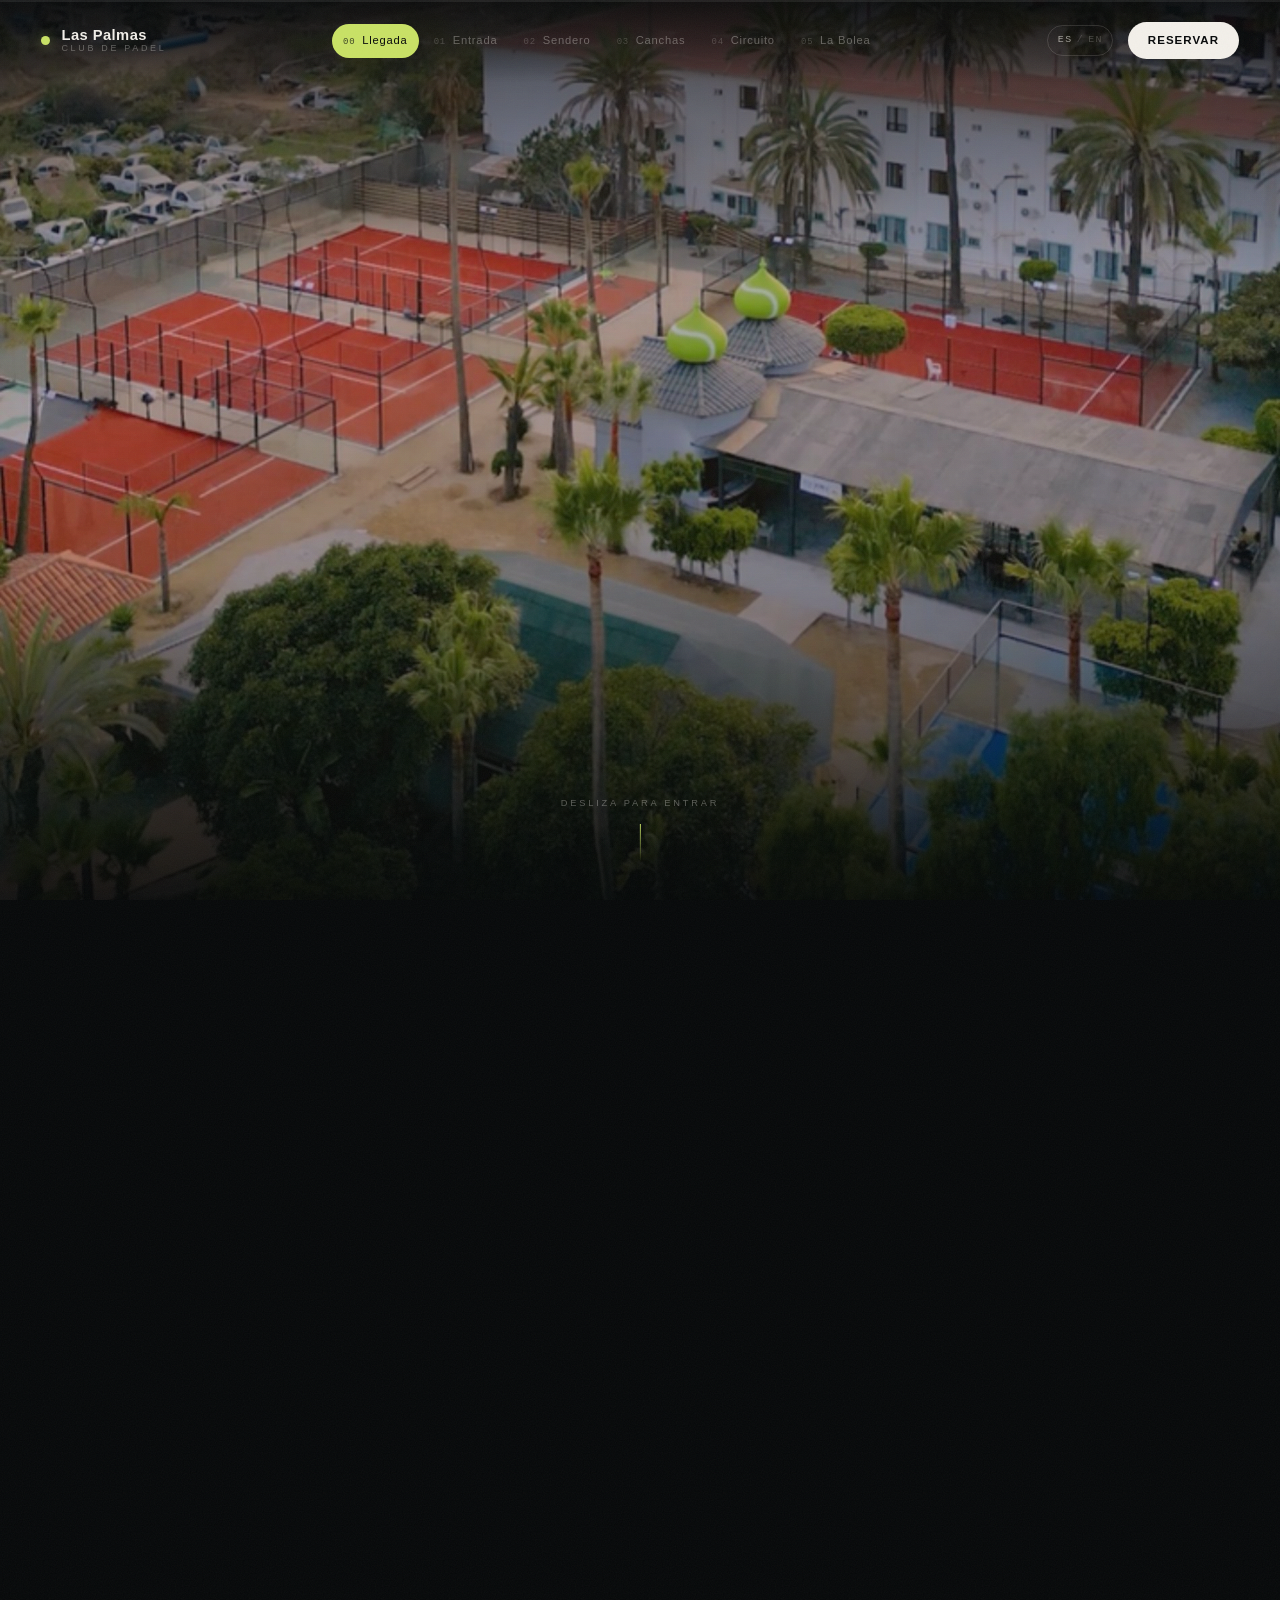
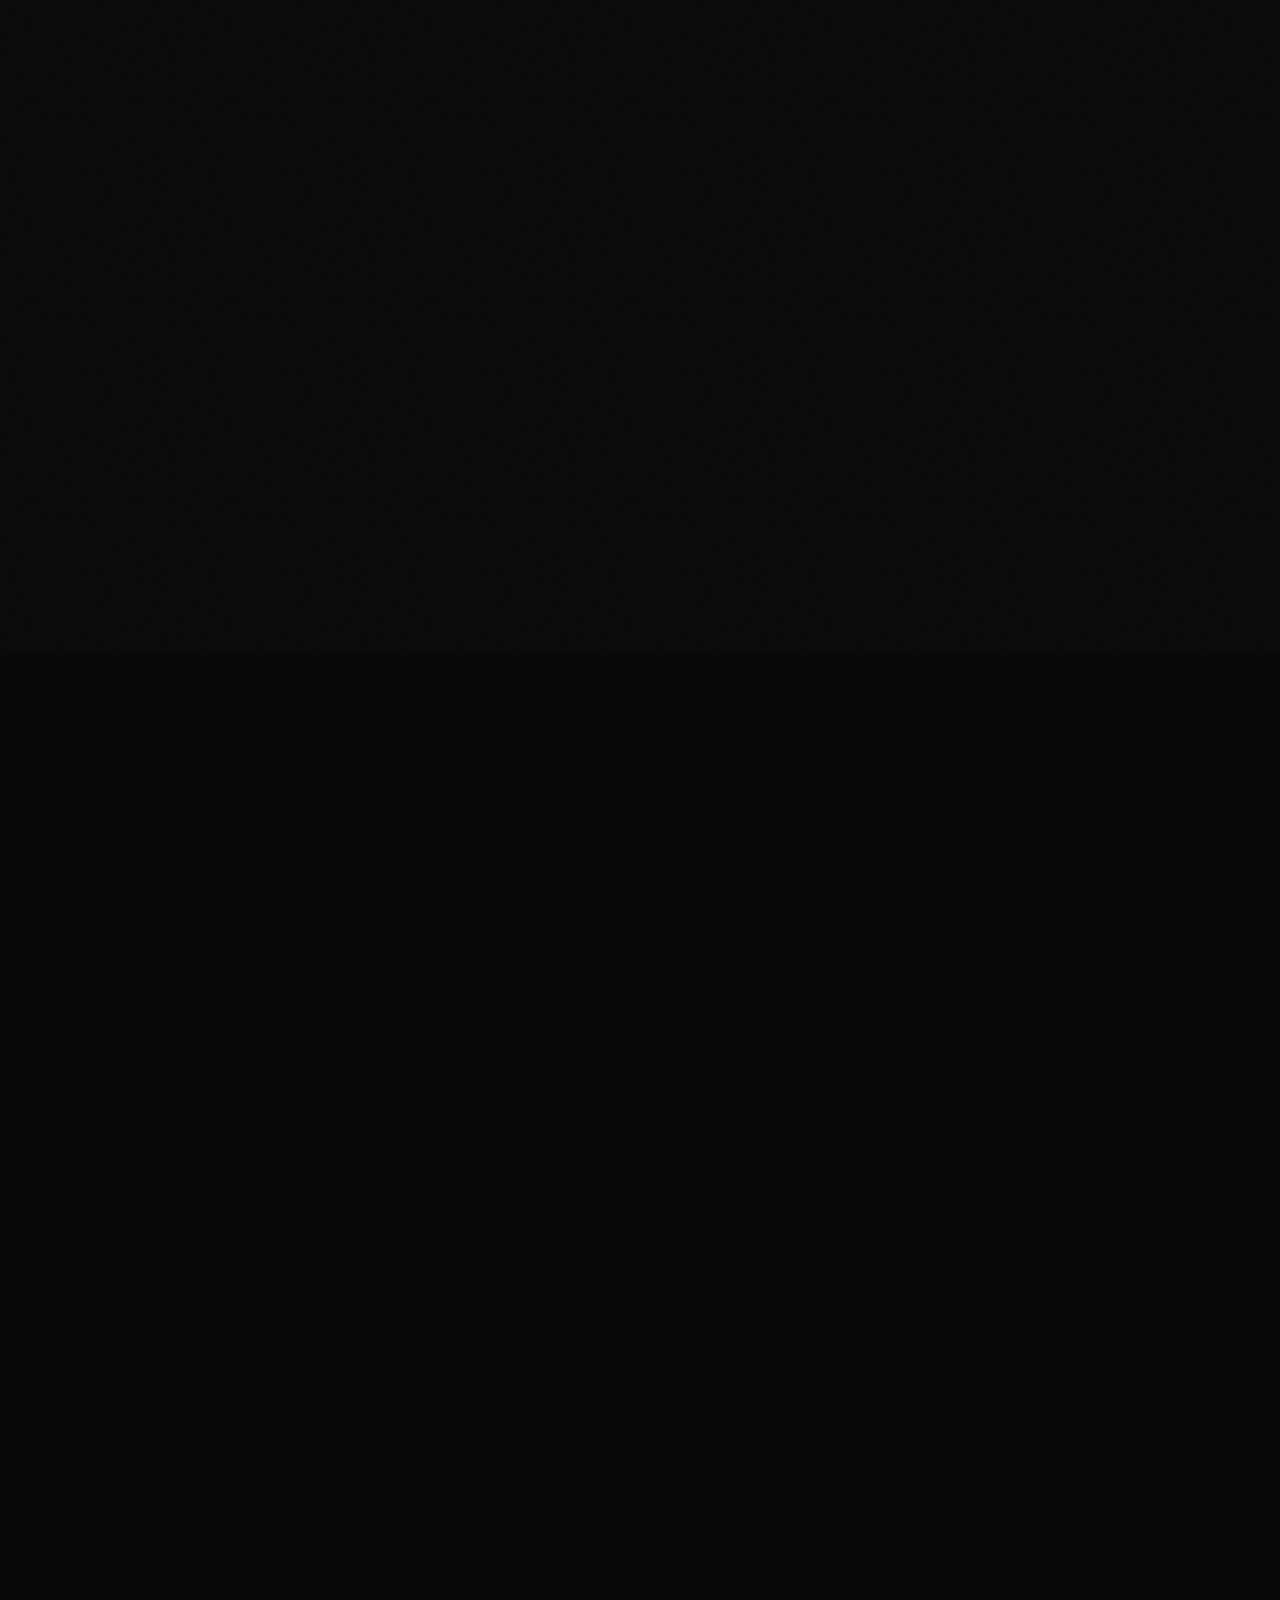
==== index.html @ 53bbf146 "Add files via upload" ====
<!DOCTYPE html>
<html lang="es">
<head>
<meta charset="utf-8">
<meta name="viewport" content="width=device-width, initial-scale=1, viewport-fit=cover">
<title>Club de Padel Las Palmas — Ensenada</title>
<meta name="description" content="Nueve canchas entre palmeras en Ensenada, Baja California. Un recorrido cinematográfico por el club. #MasQuePadel">
<meta name="theme-color" content="#07090a">
<link rel="preload" as="image" href="assets/img/aerial.jpg">
<link rel="stylesheet" href="css/cine.css">
</head>
<body>

<div class="grain" aria-hidden="true"></div>

<!-- ───────────────── PRELOADER ───────────────── -->
<div class="boot" id="boot" aria-hidden="true">
  <div class="boot-inner">
    <div class="boot-mark">
      <span class="boot-ball"></span>
      <span class="boot-name">LAS&nbsp;PALMAS</span>
    </div>
    <div class="boot-bar"><i id="bootFill"></i></div>
    <div class="boot-pct"><span id="bootPct">0</span>%</div>
  </div>
</div>

<!-- ───────────────── CHROME ───────────────── -->
<header class="chrome" id="chrome">
  <a class="brand" href="#top">
    <span class="brand-ball" aria-hidden="true"></span>
    <span class="brand-text">
      <strong>Las Palmas</strong>
      <em>Club de Padel</em>
    </span>
  </a>

  <nav class="chapters" id="chapterNav" aria-label="Capítulos">
    <button data-goto="0"><i>00</i><span data-es="Llegada" data-en="Arrival">Llegada</span></button>
    <button data-goto="1"><i>01</i><span data-es="Entrada" data-en="Entrance">Entrada</span></button>
    <button data-goto="2"><i>02</i><span data-es="Sendero" data-en="Pathway">Sendero</span></button>
    <button data-goto="3"><i>03</i><span data-es="Canchas" data-en="Courts">Canchas</span></button>
    <button data-goto="4"><i>04</i><span data-es="Circuito" data-en="Circuit">Circuito</span></button>
    <button data-goto="5"><i>05</i><span data-es="La Bolea" data-en="La Bolea">La Bolea</span></button>
  </nav>

  <div class="chrome-right">
    <button class="lang" id="langBtn" aria-label="Cambiar idioma"><span>ES</span><i>/</i><span class="off">EN</span></button>
    <a class="book-cta" href="reservar.html" data-es="Reservar" data-en="Book">Reservar</a>
  </div>
</header>

<div class="progress" aria-hidden="true"><i id="progFill"></i></div>

<main id="top">

<!-- ═══════════ 00 · LLEGADA ═══════════ -->
<section class="chapter" id="c0" data-len="320">
  <div class="stage">
    <div class="layer aerial-layer">
      <img id="aerialImg" class="aerial" src="assets/img/aerial.jpg" alt="Vista aérea del Club de Padel Las Palmas en Ensenada">
    </div>
    <div class="layer grade grade-warm"></div>
    <div class="layer vignette"></div>

    <div class="copy copy-center" data-in="0.02" data-out="0.34">
      <p class="eyebrow"><span data-es="Ensenada · Baja California" data-en="Ensenada · Baja California">Ensenada · Baja California</span></p>
      <h1 class="display">
        <span class="line"><span>Las Palmas</span></span>
      </h1>
      <p class="sub" data-es="Nueve canchas entre palmeras." data-en="Nine courts among the palms.">Nueve canchas entre palmeras.</p>
      <p class="tag">#MasQuePadel</p>
    </div>

    <div class="copy copy-left" data-in="0.42" data-out="0.78">
      <p class="eyebrow"><span data-es="El descenso" data-en="The descent">El descenso</span></p>
      <h2 class="h-mid" data-es="Un club que no se explica.<br>Se recorre." data-en="A club you don't read about.<br>You walk through it.">Un club que no se explica.<br>Se recorre.</h2>
    </div>

    <div class="scroll-cue" id="scrollCue">
      <span data-es="Desliza para entrar" data-en="Scroll to enter">Desliza para entrar</span>
      <i></i>
    </div>
  </div>
</section>

<!-- ═══════════ 01 · LA ENTRADA ═══════════ -->
<section class="chapter" id="c1" data-len="300">
  <div class="stage">
    <div class="layer film" data-video="assets/video/ch2-entrance.mp4" data-poster="assets/poster/ch2-entrance.jpg"></div>
    <div class="layer film film-b" data-video="assets/video/ch2b-shop.mp4" data-poster="assets/poster/ch2b-shop.jpg"></div>
    <div class="layer still-layer" id="matLayer"><img src="assets/img/entrance-mat.jpg" alt="Tapete de entrada Las Palmas Club de Padel"></div>
    <div class="layer grade"></div>
    <div class="layer vignette"></div>

    <div class="chapter-slug" data-in="0.0" data-out="0.30">
      <i>01</i><span data-es="La Entrada" data-en="The Entrance">La Entrada</span>
    </div>

    <div class="copy copy-left" data-in="0.08" data-out="0.46">
      <h2 class="h-big" data-es="Pasas la puerta blanca." data-en="Through the white door.">Pasas la puerta blanca.</h2>
      <p class="body" data-es="A la izquierda, la tienda. Palas, grips, textil del club. Aquí empieza todo."
         data-en="The pro shop on your left. Rackets, grips, club apparel. Everything starts here.">A la izquierda, la tienda. Palas, grips, textil del club. Aquí empieza todo.</p>
    </div>

    <div class="copy copy-right" data-in="0.56" data-out="0.96">
      <p class="eyebrow"><span data-es="Pro Shop" data-en="Pro Shop">Pro Shop</span></p>
      <ul class="facts">
        <li><b>9</b><span data-es="Canchas" data-en="Courts">Canchas</span></li>
        <li><b>1</b><span data-es="Restaurante" data-en="Restaurant">Restaurante</span></li>
        <li><b>∞</b><span data-es="Palmeras" data-en="Palms">Palmeras</span></li>
      </ul>
    </div>
  </div>
</section>

<!-- ═══════════ 02 · EL SENDERO ═══════════ -->
<section class="chapter" id="c2" data-len="300">
  <div class="stage">
    <div class="layer film" data-video="assets/video/ch3-walkway.mp4" data-poster="assets/poster/ch3-walkway.jpg"></div>
    <div class="layer grade grade-green"></div>
    <div class="layer bloom" id="bloom"></div>
    <div class="layer vignette"></div>

    <div class="chapter-slug" data-in="0.0" data-out="0.28">
      <i>02</i><span data-es="El Sendero" data-en="The Pathway">El Sendero</span>
    </div>

    <div class="copy copy-center" data-in="0.30" data-out="0.70">
      <h2 class="h-big light" data-es="La luz cae entre las hojas." data-en="Light falls through the leaves.">La luz cae entre las hojas.</h2>
    </div>

    <div class="copy copy-left" data-in="0.74" data-out="0.98">
      <p class="body wide" data-es="El sendero abre. Primero ves una cancha. Luego, a tu derecha, la otra."
         data-en="The path opens. One court appears. Then, to your right, the other.">El sendero abre. Primero ves una cancha. Luego, a tu derecha, la otra.</p>
    </div>
  </div>
</section>

<!-- ═══════════ 03 · CANCHAS PRINCIPALES ═══════════ -->
<section class="chapter" id="c3" data-len="340">
  <div class="stage">
    <div class="layer film" data-video="assets/video/ch4-court1.mp4" data-poster="assets/poster/ch4-court1.jpg"></div>
    <div class="layer film film-b" data-video="assets/video/ch4b-court2.mp4" data-poster="assets/poster/ch4b-court2.jpg"></div>
    <div class="layer grade"></div>
    <div class="layer vignette"></div>

    <div class="chapter-slug" data-in="0.0" data-out="0.22">
      <i>03</i><span data-es="Canchas Principales" data-en="Main Courts">Canchas Principales</span>
    </div>

    <div class="copy copy-left" data-in="0.06" data-out="0.34">
      <h2 class="h-big" data-es="Cancha 1." data-en="Court 1.">Cancha 1.</h2>
      <p class="body" data-es="La Chevrolet. La primera que ves al entrar, y la que todos quieren."
         data-en="The Chevrolet. The first one you see, and the one everyone wants.">La Chevrolet. La primera que ves al entrar, y la que todos quieren.</p>
    </div>

    <div class="picker" id="pickerMain" data-in="0.38" data-out="1.0">
      <div class="picker-head">
        <p class="eyebrow"><span data-es="Elige tu cancha" data-en="Select your court">Elige tu cancha</span></p>
      </div>
      <div class="court-list" data-group="main"></div>
    </div>
  </div>
</section>

<!-- ═══════════ 04 · EL CIRCUITO ═══════════ -->
<section class="chapter" id="c4" data-len="360">
  <div class="stage">
    <div class="layer film" data-video="assets/video/ch5-circuit.mp4" data-poster="assets/poster/ch5-circuit.jpg"></div>
    <div class="layer film film-b" data-video="assets/video/ch5b-red.mp4" data-poster="assets/poster/ch5b-red.jpg"></div>
    <div class="layer grade"></div>
    <div class="layer vignette"></div>

    <div class="chapter-slug" data-in="0.0" data-out="0.20">
      <i>04</i><span data-es="El Circuito" data-en="The Circuit">El Circuito</span>
    </div>

    <div class="copy copy-left" data-in="0.05" data-out="0.30">
      <h2 class="h-big" data-es="Sigue caminando." data-en="Keep walking.">Sigue caminando.</h2>
      <p class="body" data-es="El sendero continúa. Canchas de arcilla, lounge bajo las palmas, y al final la 9: la cancha 1v1."
         data-en="The path continues. Clay courts, a lounge under the palms, and at the end court 9 — the 1v1.">El sendero continúa. Canchas de arcilla, lounge bajo las palmas, y al final la 9: la cancha 1v1.</p>
    </div>

    <div class="picker" id="pickerAll" data-in="0.34" data-out="1.0">
      <div class="picker-head">
        <p class="eyebrow"><span data-es="Las nueve" data-en="All nine">Las nueve</span></p>
      </div>
      <div class="court-list" data-group="rest"></div>
    </div>
  </div>
</section>

<!-- ═══════════ 05 · LA BOLEA ═══════════ -->
<section class="chapter" id="c5" data-len="340">
  <div class="stage">
    <div class="layer film" data-video="assets/video/ch6-bolea.mp4" data-poster="assets/poster/ch6-bolea.jpg"></div>
    <div class="layer still-layer" id="insideLayer"><img src="assets/img/bolea-inside.jpg" alt="Interior del restaurante La Bolea"></div>
    <div class="layer still-layer" id="nightLayer">
      <img src="assets/img/aerial-bolea.jpg" alt="La Bolea de noche, vista aérea del club iluminado">
    </div>
    <div class="layer grade grade-night" id="nightGrade"></div>
    <div class="layer vignette"></div>

    <div class="chapter-slug" data-in="0.0" data-out="0.18">
      <i>05</i><span data-es="La Bolea" data-en="La Bolea">La Bolea</span>
    </div>

    <div class="copy copy-left" data-in="0.04" data-out="0.28">
      <h2 class="h-big" data-es="Terminas donde<br>empieza la noche." data-en="You end where<br>the night begins.">Terminas donde<br>empieza la noche.</h2>
      <p class="body" data-es="Restaurante y bar, junto a la cancha. Se queda uno más de lo que planeaba."
         data-en="Restaurant and bar, right beside the court. You always stay longer than you planned.">Restaurante y bar, junto a la cancha. Se queda uno más de lo que planeaba.</p>
    </div>

    <div class="menu-wrap" data-in="0.40" data-out="1.0">
      <div class="menu-card">
        <div class="menu-top">
          <h3>La Bolea</h3>
          <p class="eyebrow"><span data-es="Cocina &amp; Bar" data-en="Kitchen &amp; Bar">Cocina &amp; Bar</span></p>
        </div>
        <div class="menu-cols" id="menuCols"></div>
        <a class="menu-ig" href="https://www.instagram.com/labolearestaurante/" target="_blank" rel="noopener">
          @labolearestaurante
        </a>
      </div>
    </div>
  </div>
</section>

<!-- ═══════════ 3D CLUB MAP ═══════════ -->
<section class="book3d" id="book3d">
  <div class="book3d-head">
    <p class="eyebrow"><span data-es="El club, desde arriba" data-en="The club, from above">El club, desde arriba</span></p>
    <h2 class="h-big" data-es="Elige tu cancha." data-en="Pick your court.">Elige tu cancha.</h2>
    <p class="body" id="mapHint"
       data-es="Las nueve canchas en su posición real. Mueve el cursor para girar el plano."
       data-en="All nine courts in their true positions. Move your cursor to turn the plan."
       data-es-touch="Las nueve canchas en su posición real. Toca una para elegirla."
       data-en-touch="All nine courts in their true positions. Tap one to choose it.">Las nueve canchas en su posición real. Mueve el cursor para girar el plano.</p>
  </div>

  <div class="scene" id="scene">
    <div class="plane" id="plane">
      <div class="ground"></div>
      <div class="block block-rest" id="mapRest"><span>LA BOLEA</span></div>
      <div class="block block-wc"   id="mapWc"></div>
      <div class="entry" id="mapEntry"><i></i><span data-es="ENTRADA" data-en="ENTRANCE">ENTRADA</span></div>
      <div id="mapCourts"></div>
    </div>
  </div>

  <div class="map-legend">
    <span><i class="dot blue"></i><span data-es="Cristal" data-en="Glass">Cristal</span></span>
    <span><i class="dot clay"></i><span data-es="Arcilla" data-en="Clay">Arcilla</span></span>
    <span><i class="dot solo"></i><span data-es="1v1 · Cancha 9" data-en="1v1 · Court 9">1v1 · Cancha 9</span></span>
  </div>
</section>

<!-- ═══════════ RESERVA ═══════════ -->
<section class="outro" id="reserva">
  <div class="outro-bg"><img src="assets/img/aerial-night4.jpg" alt="Canchas iluminadas de noche"></div>
  <div class="outro-grade"></div>

  <div class="outro-inner">
    <p class="eyebrow"><span data-es="Tu reserva" data-en="Your booking">Tu reserva</span></p>
    <h2 class="h-big" data-es="Cierra tu cancha." data-en="Lock in your court.">Cierra tu cancha.</h2>

    <div class="reels" id="reels" aria-label="La vida del club">
      <div class="reel" data-src="assets/video/reel-1.mp4" data-poster="assets/poster/reel-1.jpg"></div>
      <div class="reel" data-src="assets/video/reel-2.mp4" data-poster="assets/poster/reel-2.jpg"></div>
      <div class="reel" data-src="assets/video/reel-3.mp4" data-poster="assets/poster/reel-3.jpg"></div>
      <div class="reel" data-src="assets/video/reel-4.mp4" data-poster="assets/poster/reel-4.jpg"></div>
    </div>
    <p class="reel-cap" data-es="¿Qué sigue después del padel?" data-en="What comes after padel?">¿Qué sigue después del padel?</p>

    <div class="summary" id="summary">
      <div class="sum-row">
        <span data-es="Cancha" data-en="Court">Cancha</span>
        <b id="sumCourt" data-es="— elige arriba —" data-en="— choose above —">— elige arriba —</b>
      </div>
      <div class="sum-row">
        <span data-es="Día" data-en="Day">Día</span>
        <b id="sumDate">—</b>
      </div>
      <div class="sum-row">
        <span data-es="Hora" data-en="Time">Hora</span>
        <b id="sumTime">—</b>
      </div>
    </div>

    <div class="date-strip" id="dateStrip" role="group" aria-label="Fecha"></div>
    <div class="time-strip" id="timeStrip" role="group" aria-label="Hora"></div>

    <a class="confirm" id="confirmBtn" href="reservar.html">
      <span data-es="Ver disponibilidad" data-en="See availability">Ver disponibilidad</span>
      <i aria-hidden="true">→</i>
    </a>
    <p class="confirm-note" data-es="Las reservas se completan en Playtomic, el sistema oficial del club."
       data-en="Bookings are completed on Playtomic, the club's official system.">Las reservas se completan en Playtomic, el sistema oficial del club.</p>

    <div class="member" id="member">
      <div class="member-l">
        <p class="eyebrow"><span data-es="Membresía" data-en="Membership">Membresía</span></p>
        <h3 id="memName">Membresía Pádel Sin Límite</h3>
        <p class="member-tag" data-es="Donde el juego no tiene límite."
           data-en="Where the game has no limit.">Donde el juego no tiene límite.</p>
        <div class="member-price">
          <b id="memPrice">$1,400</b><span id="memPeriod">al mes</span>
        </div>
      </div>
      <div class="member-r">
        <ul class="member-perks" id="memPerks"></ul>
        <ul class="member-hours" id="memHours"></ul>
        <p class="member-note" id="memNote"></p>
      </div>
    </div>

    <div class="links">
      <a href="https://chat.whatsapp.com/HRBXB7uvWJYFADbt66cTS0?mode=ems_copy_c" target="_blank" rel="noopener">
        <b data-es="Grupo de WhatsApp" data-en="WhatsApp group">Grupo de WhatsApp</b>
        <span data-es="Partidos, retas y avisos" data-en="Matches, pick-ups and news">Partidos, retas y avisos</span>
      </a>
      <a href="torneos.html">
        <b>Las Palmas Padel League</b>
        <span data-es="Tabla en vivo y calendario" data-en="Live table and fixtures">Tabla en vivo y calendario</span>
      </a>
    </div>
  </div>

  <footer class="foot foot-4">
    <div class="foot-col">
      <b>Club de Padel Las Palmas</b>
      <span>Gral. Agustín Sanginés 206</span>
      <span>Carlos Pacheco, 22890 Ensenada, B.C.</span>
    </div>
    <div class="foot-col">
      <b data-es="Instalaciones" data-en="Facilities">Instalaciones</b>
      <span data-es="9 canchas · Restaurante-bar" data-en="9 courts · Restaurant-bar">9 canchas · Restaurante-bar</span>
      <span data-es="Estacionamiento · Eventos" data-en="Parking · Events">Estacionamiento · Eventos</span>
    </div>
    <div class="foot-col">
      <b data-es="Síguenos" data-en="Follow">Síguenos</b>
      <a class="soc" href="https://www.instagram.com/padelpalmas/" target="_blank" rel="noopener">Instagram · @padelpalmas</a>
      <a class="soc" href="https://www.facebook.com/padelpalmas" target="_blank" rel="noopener">Facebook · padelpalmas</a>
      <a class="soc" href="https://www.instagram.com/labolearestaurante/" target="_blank" rel="noopener">La Bolea · @labolearestaurante</a>
    </div>
    <div class="foot-col foot-end">
      <span class="tag">#MasQuePadel</span>
    </div>
  </footer>
</section>

</main>

<script src="js/data.js"></script>
<script src="js/cine.js"></script>
</body>
</html>
---- css/cine.css ----
/* ══════════════════════════════════════════════════════
   CLUB DE PADEL LAS PALMAS — cinematic scroll journey
   ══════════════════════════════════════════════════════ */

:root{
  --ink:#07090a;
  --ink-2:#0d1113;
  --paper:#f3f0ea;
  --paper-dim:rgba(243,240,234,.62);
  --paper-faint:rgba(243,240,234,.34);
  --ball:#c9e265;         /* domes / tennis-ball green */
  --ball-deep:#9fc032;
  --court:#2f86c9;        /* blue court */
  --clay:#c2593a;         /* terracotta court */
  --line:rgba(243,240,234,.14);
  --blur:saturate(180%) blur(22px);
  --ease:cubic-bezier(.22,.61,.36,1);
  --ease-out:cubic-bezier(.16,1,.3,1);
  --sans:"Helvetica Neue",Inter,-apple-system,BlinkMacSystemFont,"Segoe UI",Roboto,Arial,sans-serif;
  --mono:ui-monospace,SFMono-Regular,"SF Mono",Menlo,Consolas,monospace;
  --display:"Didot","Bodoni 72","Playfair Display",Georgia,"Times New Roman",serif;
}

*,*::before,*::after{box-sizing:border-box}
html{scroll-behavior:auto;-webkit-text-size-adjust:100%;overflow-x:clip}
body{
  margin:0;background:var(--ink);color:var(--paper);
  font-family:var(--sans);font-size:16px;line-height:1.5;
  -webkit-font-smoothing:antialiased;-moz-osx-font-smoothing:grayscale;
  overflow-x:hidden;
}
img,video{display:block;max-width:100%}
button{font:inherit;color:inherit;background:none;border:0;cursor:pointer}
a{color:inherit;text-decoration:none}

/* ── film grain ───────────────────────────────── */
.grain{
  position:fixed;inset:-150%;z-index:9998;pointer-events:none;opacity:.045;
  background-image:url("data:image/svg+xml;utf8,<svg xmlns='http://www.w3.org/2000/svg' width='200' height='200'><filter id='n'><feTurbulence type='fractalNoise' baseFrequency='.85' numOctaves='3'/></filter><rect width='200' height='200' filter='url(%23n)'/></svg>");
  animation:grain 1.1s steps(3) infinite;will-change:transform;
}
@keyframes grain{
  0%{transform:translate(0,0)}33%{transform:translate(-3%,2%)}66%{transform:translate(2%,-3%)}100%{transform:translate(0,0)}
}

/* ── preloader ────────────────────────────────── */
.boot{
  position:fixed;inset:0;z-index:9999;background:var(--ink);
  display:grid;place-items:center;transition:opacity .9s var(--ease),visibility .9s;
}
.boot.gone{opacity:0;visibility:hidden}
.boot-inner{width:min(78vw,360px);text-align:center}
.boot-mark{display:flex;align-items:center;justify-content:center;gap:.7rem;margin-bottom:2.2rem}
.boot-ball{
  width:13px;height:13px;border-radius:50%;background:var(--ball);
  box-shadow:0 0 22px rgba(201,226,101,.55);animation:pulse 1.8s var(--ease) infinite;
}
@keyframes pulse{0%,100%{transform:scale(1);opacity:1}50%{transform:scale(.72);opacity:.55}}
.boot-name{font-size:.72rem;letter-spacing:.42em;color:var(--paper-dim)}
.boot-bar{height:1px;background:var(--line);overflow:hidden}
.boot-bar i{display:block;height:100%;width:0;background:var(--ball);transition:width .35s var(--ease)}
.boot-pct{margin-top:1rem;font-family:var(--mono);font-size:.64rem;letter-spacing:.24em;color:var(--paper-faint)}

/* ── chrome ───────────────────────────────────── */
.chrome{
  position:fixed;top:0;left:0;right:0;z-index:900;
  display:flex;align-items:center;justify-content:space-between;gap:1.5rem;
  padding:1.4rem clamp(1.1rem,3.2vw,2.6rem);
  transition:opacity .6s var(--ease),transform .6s var(--ease);
}
.chrome::before{
  content:"";position:absolute;inset:0;z-index:-1;pointer-events:none;
  background:linear-gradient(to bottom,rgba(7,9,10,.78),rgba(7,9,10,0));
}
.brand{display:flex;align-items:center;gap:.72rem}
.brand-ball{
  width:9px;height:9px;border-radius:50%;background:var(--ball);flex:none;
  box-shadow:0 0 14px rgba(201,226,101,.6);
}
.brand-text{display:flex;flex-direction:column;line-height:1.08}
.brand-text strong{font-size:.92rem;font-weight:600;letter-spacing:.03em}
.brand-text em{font-style:normal;font-size:.56rem;letter-spacing:.3em;color:var(--paper-faint);text-transform:uppercase}

.chapters{display:flex;gap:.2rem}
.chapters button{
  position:relative;display:flex;align-items:baseline;gap:.42rem;
  padding:.5rem .72rem;border-radius:999px;
  font-size:.7rem;letter-spacing:.07em;color:var(--paper-faint);
  transition:color .35s var(--ease),background .35s var(--ease);
}
.chapters button i{font-family:var(--mono);font-size:.56rem;font-style:normal;opacity:.6}
.chapters button:hover{color:var(--paper)}
.chapters button.on{color:var(--ink);background:var(--ball)}
.chapters button.on i{opacity:.72}

.chrome-right{display:flex;align-items:center;gap:.9rem}
.lang{
  display:flex;gap:.26rem;font-family:var(--mono);font-size:.62rem;letter-spacing:.14em;
  color:var(--paper-dim);padding:.44rem .6rem;border:1px solid var(--line);border-radius:999px;
  transition:border-color .3s var(--ease)
}
.lang:hover{border-color:rgba(243,240,234,.34)}
.lang .off{opacity:.38}
.lang i{font-style:normal;opacity:.3}
.book-cta{
  padding:.62rem 1.25rem;border-radius:999px;background:var(--paper);color:var(--ink);
  font-size:.72rem;font-weight:600;letter-spacing:.09em;text-transform:uppercase;
  transition:background .35s var(--ease),transform .35s var(--ease);
}
.book-cta:hover{background:var(--ball);transform:translateY(-1px)}

.progress{position:fixed;top:0;left:0;right:0;height:2px;z-index:901;background:rgba(243,240,234,.08)}
.progress i{display:block;height:100%;width:0;background:var(--ball);transform-origin:0 50%}

/* ── chapter / stage ──────────────────────────── */
.chapter{position:relative;width:100%}
.stage{
  position:fixed;top:0;left:0;height:100svh;width:100%;overflow:hidden;
  background:var(--ink);
  opacity:0;visibility:hidden;will-change:opacity;
}
.layer{position:absolute;inset:0;width:100%;height:100%}

.film video,.film img{
  position:absolute;inset:0;width:100%;height:100%;object-fit:cover;
}
.film img{z-index:1}
.film video{z-index:2;opacity:0;transition:opacity .5s var(--ease)}
.film video.ready{opacity:1}
.film-b{opacity:0;z-index:3}

.aerial-layer{overflow:hidden}
.aerial{
  position:absolute;top:50%;left:50%;
  width:112%;height:112%;object-fit:cover;
  transform:translate(-50%,-50%) scale(1);
  transform-origin:56% 44%;      /* the domes — reception & pro shop */
  will-change:transform;
}

.still-layer{opacity:0;z-index:4}
.still-layer img{width:100%;height:100%;object-fit:cover}

.grade{
  z-index:5;pointer-events:none;
  background:
    linear-gradient(to bottom,rgba(7,9,10,.62) 0%,rgba(7,9,10,.12) 26%,rgba(7,9,10,.18) 62%,rgba(7,9,10,.82) 100%);
}
.grade-warm{
  background:
    linear-gradient(to bottom,rgba(7,9,10,.68) 0%,rgba(7,9,10,.08) 30%,rgba(10,7,4,.22) 64%,rgba(7,9,10,.88) 100%),
    radial-gradient(130% 80% at 50% 18%,rgba(255,196,120,.10),transparent 60%);
}
.grade-green{
  background:
    linear-gradient(to bottom,rgba(7,9,10,.60) 0%,rgba(7,9,10,.06) 32%,rgba(6,12,8,.20) 66%,rgba(7,9,10,.84) 100%),
    radial-gradient(120% 70% at 50% 30%,rgba(201,226,101,.10),transparent 62%);
}
.grade-night{
  background:
    linear-gradient(to bottom,rgba(4,6,10,.70) 0%,rgba(4,6,10,.18) 30%,rgba(4,8,14,.34) 66%,rgba(4,6,10,.92) 100%);
}
.vignette{
  z-index:6;pointer-events:none;
  background:radial-gradient(118% 88% at 50% 46%,transparent 42%,rgba(0,0,0,.52) 100%);
}
.bloom{
  z-index:5;pointer-events:none;opacity:0;mix-blend-mode:screen;
  background:
    radial-gradient(42% 30% at 28% 22%,rgba(255,238,190,.52),transparent 70%),
    radial-gradient(34% 26% at 68% 34%,rgba(220,245,170,.40),transparent 72%),
    radial-gradient(28% 22% at 48% 12%,rgba(255,248,214,.34),transparent 74%);
}

/* ── copy blocks ──────────────────────────────── */
.copy{
  position:absolute;z-index:20;opacity:0;pointer-events:none;
  padding:0 clamp(1.3rem,5vw,5rem);max-width:min(92vw,860px);
  will-change:opacity,transform;
}
.copy.vis{pointer-events:auto}
.copy-center{left:50%;top:50%;transform:translate(-50%,-50%);text-align:center}
.copy-left{left:0;bottom:clamp(5.5rem,13vh,9rem)}
.copy-right{right:0;bottom:clamp(5.5rem,13vh,9rem);text-align:right;padding-right:clamp(1.3rem,5vw,5rem)}

.eyebrow{margin:0 0 1.1rem;font-size:.62rem;letter-spacing:.34em;text-transform:uppercase;color:var(--ball)}
.display{
  margin:0;font-family:var(--display);font-weight:400;
  font-size:clamp(3.4rem,12vw,11rem);line-height:.88;letter-spacing:-.025em;
}
.display .line{display:block;overflow:hidden}
.display .line>span{display:block}
.sub{
  margin:1.6rem 0 0;font-size:clamp(.95rem,1.9vw,1.3rem);
  color:var(--paper-dim);letter-spacing:.02em;font-weight:300;
}
.tag{
  margin:2.2rem 0 0;font-family:var(--mono);font-size:.68rem;
  letter-spacing:.28em;color:var(--ball);
}
.h-big{
  margin:0;font-family:var(--display);font-weight:400;
  font-size:clamp(2.2rem,6.2vw,5rem);line-height:1.02;letter-spacing:-.018em;
}
.h-big.light{font-size:clamp(2rem,5.4vw,4.2rem)}
.h-mid{
  margin:0;font-family:var(--display);font-weight:400;
  font-size:clamp(1.7rem,4.2vw,3.2rem);line-height:1.12;letter-spacing:-.012em;
}
.body{
  margin:1.3rem 0 0;max-width:46ch;font-size:clamp(.92rem,1.5vw,1.08rem);
  line-height:1.62;color:var(--paper-dim);font-weight:300;
}
.body.wide{max-width:54ch}

.chapter-slug{
  position:absolute;z-index:21;top:clamp(5.6rem,11vh,7.4rem);left:clamp(1.3rem,5vw,5rem);
  display:flex;align-items:baseline;gap:.8rem;opacity:0;
}
.chapter-slug i{font-family:var(--mono);font-style:normal;font-size:.68rem;letter-spacing:.2em;color:var(--ball)}
.chapter-slug span{font-size:.68rem;letter-spacing:.32em;text-transform:uppercase;color:var(--paper-dim)}

.facts{list-style:none;margin:0;padding:0;display:flex;gap:2.6rem;justify-content:flex-end}
.facts li{display:flex;flex-direction:column;gap:.3rem;align-items:flex-end}
.facts b{font-family:var(--display);font-size:clamp(2rem,4.4vw,3.4rem);line-height:1;font-weight:400}
.facts span{font-size:.58rem;letter-spacing:.24em;text-transform:uppercase;color:var(--paper-faint)}

.scroll-cue{
  position:absolute;z-index:22;left:50%;bottom:2.4rem;transform:translateX(-50%);
  display:flex;flex-direction:column;align-items:center;gap:.8rem;
  font-size:.58rem;letter-spacing:.3em;text-transform:uppercase;color:var(--paper-faint);
  transition:opacity .6s var(--ease);
}
.scroll-cue i{display:block;width:1px;height:38px;background:linear-gradient(var(--ball),transparent);animation:cue 2.2s var(--ease) infinite}
@keyframes cue{0%{transform:scaleY(0);transform-origin:top}45%{transform:scaleY(1);transform-origin:top}55%{transform:scaleY(1);transform-origin:bottom}100%{transform:scaleY(0);transform-origin:bottom}}

/* ── court picker ─────────────────────────────── */
.picker{
  position:absolute;z-index:24;right:clamp(1rem,3.4vw,3rem);top:50%;
  transform:translateY(-50%);width:min(94vw,440px);opacity:0;pointer-events:none;
}
.picker.vis{pointer-events:auto}
.picker-head{margin-bottom:.9rem;padding-left:.2rem}
.court-list{display:flex;flex-direction:column;gap:.34rem;max-height:62svh;overflow-y:auto;padding-right:.2rem}
.court-list::-webkit-scrollbar{width:2px}
.court-list::-webkit-scrollbar-thumb{background:var(--line)}

.court{
  display:grid;grid-template-columns:auto 1fr auto;align-items:center;gap:.9rem;
  padding:.82rem 1.05rem;border-radius:3px;text-align:left;width:100%;
  background:rgba(10,13,15,.52);backdrop-filter:var(--blur);-webkit-backdrop-filter:var(--blur);
  border:1px solid rgba(243,240,234,.10);
  transition:background .3s var(--ease),border-color .3s var(--ease),transform .3s var(--ease);
}
.court:hover{background:rgba(18,23,26,.72);border-color:rgba(243,240,234,.24);transform:translateX(-4px)}
.court.sel{background:var(--paper);border-color:var(--paper);color:var(--ink);transform:translateX(-8px)}
.court-n{
  font-family:var(--mono);font-size:.62rem;letter-spacing:.14em;
  width:2.1rem;color:var(--paper-faint);
}
.court.sel .court-n{color:rgba(7,9,10,.52)}
.court-main{display:flex;flex-direction:column;gap:.18rem;min-width:0}
.court-name{font-size:.88rem;font-weight:500;letter-spacing:.01em}
.court-meta{font-size:.6rem;letter-spacing:.14em;text-transform:uppercase;color:var(--paper-faint)}
.court.sel .court-meta{color:rgba(7,9,10,.56)}
.court-dot{width:7px;height:7px;border-radius:50%;flex:none}
.court-dot.blue{background:var(--court)}
.court-dot.clay{background:var(--clay)}
.court-dot.solo{background:var(--ball)}
.court-tagline{
  grid-column:1/-1;margin:.26rem 0 0;font-size:.62rem;letter-spacing:.04em;
  color:var(--ball);
}
.court.sel .court-tagline{color:var(--ball-deep)}

/* ── menu ─────────────────────────────────────── */
.menu-wrap{
  position:absolute;z-index:24;right:clamp(1rem,3.4vw,3rem);top:50%;
  transform:translateY(-50%);width:min(94vw,470px);opacity:0;pointer-events:none;
}
.menu-wrap.vis{pointer-events:auto}
.menu-card{
  background:rgba(9,12,14,.68);backdrop-filter:var(--blur);-webkit-backdrop-filter:var(--blur);
  border:1px solid rgba(243,240,234,.12);padding:1.9rem 1.7rem 1.5rem;border-radius:3px;
}
.menu-top{margin-bottom:1.5rem;padding-bottom:1.1rem;border-bottom:1px solid var(--line)}
.menu-top h3{margin:0 0 .5rem;font-family:var(--display);font-size:1.9rem;font-weight:400;letter-spacing:-.01em}
.menu-top .eyebrow{margin:0}
.menu-cols{display:grid;grid-template-columns:1fr;gap:1.4rem;max-height:46svh;overflow-y:auto}
.menu-cols::-webkit-scrollbar{width:2px}
.menu-cols::-webkit-scrollbar-thumb{background:var(--line)}
.menu-sec h4{
  margin:0 0 .75rem;font-size:.58rem;letter-spacing:.3em;text-transform:uppercase;color:var(--ball);font-weight:500;
}
.menu-sec ul{list-style:none;margin:0;padding:0;display:flex;flex-direction:column;gap:.56rem}
.menu-sec li{display:flex;align-items:baseline;gap:.6rem;font-size:.82rem}
.menu-sec li span:first-child{color:var(--paper);font-weight:300}
.menu-sec li .dots{flex:1;border-bottom:1px dotted rgba(243,240,234,.2);transform:translateY(-3px)}
.menu-sec li .price{font-family:var(--mono);font-size:.7rem;color:var(--paper-faint)}
.menu-ig{
  display:inline-block;margin-top:1.4rem;font-family:var(--mono);font-size:.64rem;
  letter-spacing:.14em;color:var(--paper-faint);transition:color .3s var(--ease);
}
.menu-ig:hover{color:var(--ball)}

/* ── outro / booking ──────────────────────────── */
.outro{
  position:relative;z-index:60;min-height:100svh;overflow:hidden;
  display:flex;flex-direction:column;justify-content:center;background:var(--ink);
}
.outro-bg{position:absolute;inset:0}
.outro-bg img{width:100%;height:100%;object-fit:cover;transform:scale(1.06)}
.outro-grade{
  position:absolute;inset:0;
  background:linear-gradient(to bottom,rgba(4,6,10,.88),rgba(4,6,10,.80) 46%,rgba(4,6,10,.96));
}
.outro-inner{
  position:relative;z-index:3;width:min(92vw,700px);margin:0 auto;
  padding:clamp(6rem,14vh,9rem) 0 3rem;text-align:center;
}
.summary{
  margin:2.4rem 0 2rem;display:grid;grid-template-columns:repeat(3,1fr);
  border:1px solid var(--line);
}
.sum-row{
  display:flex;flex-direction:column;gap:.5rem;align-items:center;
  padding:1.2rem .7rem;border-right:1px solid var(--line);
}
.sum-row:last-child{border-right:0}
.sum-row span{font-size:.56rem;letter-spacing:.26em;text-transform:uppercase;color:var(--paper-faint)}
.sum-row b{font-size:.92rem;font-weight:500;letter-spacing:.01em}
.sum-row b.set{color:var(--ball)}

.date-strip,.time-strip{display:flex;flex-wrap:wrap;gap:.36rem;justify-content:center;margin-bottom:.8rem}
.chip{
  padding:.58rem .9rem;border:1px solid var(--line);border-radius:2px;
  font-size:.72rem;letter-spacing:.06em;color:var(--paper-dim);
  transition:border-color .25s var(--ease),color .25s var(--ease),background .25s var(--ease);
}
.chip:hover{border-color:rgba(243,240,234,.4);color:var(--paper)}
.chip.on{background:var(--paper);border-color:var(--paper);color:var(--ink);font-weight:600}
.chip small{display:block;font-size:.54rem;letter-spacing:.18em;text-transform:uppercase;opacity:.6;margin-top:.18rem}

.confirm{
  display:inline-flex;align-items:center;gap:.7rem;margin-top:1.6rem;
  padding:1.05rem 2.4rem;background:var(--ball);color:var(--ink);border-radius:999px;
  font-size:.78rem;font-weight:600;letter-spacing:.12em;text-transform:uppercase;
  transition:transform .35s var(--ease),box-shadow .35s var(--ease);
}
.confirm:hover{transform:translateY(-2px);box-shadow:0 16px 44px rgba(201,226,101,.26)}
.confirm i{font-style:normal;font-size:.9rem}
.confirm-note{margin:1rem 0 0;font-size:.66rem;letter-spacing:.06em;color:var(--paper-faint)}

.links{display:grid;grid-template-columns:1fr 1fr;gap:.6rem;margin-top:3rem}
.links a{
  display:flex;flex-direction:column;gap:.34rem;padding:1.15rem 1.3rem;text-align:left;
  border:1px solid var(--line);transition:border-color .3s var(--ease),background .3s var(--ease);
}
.links a:hover{border-color:rgba(243,240,234,.34);background:rgba(243,240,234,.04)}
.links b{font-size:.82rem;font-weight:500}
.links span{font-size:.64rem;letter-spacing:.08em;color:var(--paper-faint)}

.foot{
  position:relative;z-index:3;display:grid;grid-template-columns:repeat(3,1fr);gap:1.6rem;
  width:min(92vw,1100px);margin:0 auto;padding:2.6rem 0 2.4rem;border-top:1px solid var(--line);
}
.foot-col{display:flex;flex-direction:column;gap:.42rem;font-size:.68rem;color:var(--paper-faint);letter-spacing:.04em}
.foot-col b{color:var(--paper-dim);font-size:.72rem;font-weight:500;letter-spacing:.06em}
.foot-end{align-items:flex-end;justify-content:flex-end}
.foot-end .tag{margin:0;font-size:.62rem}

/* ── responsive ───────────────────────────────── */
@media (max-width:1024px){
  .chapters{display:none}
  .facts{gap:1.8rem}
}
@media (max-width:760px){
  .chrome{padding:1rem 1.1rem}
  .brand-text em{display:none}
  .book-cta{padding:.54rem .95rem;font-size:.64rem}
  .lang{padding:.38rem .5rem;font-size:.56rem}

  .copy{padding:0 1.3rem;max-width:100%}
  .copy-left,.copy-right{bottom:auto;top:auto;left:0;right:0;text-align:left;padding:0 1.3rem}
  .copy-right{text-align:left}
  .facts{justify-content:flex-start}
  .facts li{align-items:flex-start}

  /* on phones, text sits in the lower third; pickers become a bottom sheet */
  .copy-left,.copy-right{bottom:clamp(7rem,18vh,10rem)}
  .h-big{font-size:clamp(1.9rem,8.4vw,2.8rem)}
  .display{font-size:clamp(3rem,17vw,5.4rem)}

  .picker,.menu-wrap{
    right:0;left:0;top:auto;bottom:0;transform:none;width:100%;
    padding:0 .8rem .8rem;
  }
  .court-list{max-height:44svh}
  .court:hover,.court.sel{transform:none}
  .menu-card{padding:1.3rem 1.1rem 1.1rem;border-radius:3px 3px 0 0}
  .menu-cols{max-height:34svh}
  .menu-top h3{font-size:1.5rem}

  .summary{grid-template-columns:1fr;}
  .sum-row{border-right:0;border-bottom:1px solid var(--line);flex-direction:row;justify-content:space-between}
  .sum-row:last-child{border-bottom:0}
  .links{grid-template-columns:1fr}
  .foot{grid-template-columns:1fr;text-align:left}
  .foot-end{align-items:flex-start}
}

/* ── accessibility ────────────────────────────── */
@media (prefers-reduced-motion:reduce){
  .grain{display:none}
  .scroll-cue i{animation:none}
  .boot-ball{animation:none}
  .aerial{transform:translate(-50%,-50%) scale(1.08)!important}
  *{transition-duration:.01ms!important}
}
.copy:focus-visible,.court:focus-visible,.chip:focus-visible,.confirm:focus-visible{
  outline:2px solid var(--ball);outline-offset:3px;
}

/* ── social reels ─────────────────────────────── */
.reels{
  display:grid;grid-template-columns:repeat(4,1fr);gap:.5rem;margin:2.6rem 0 .9rem;
}
.reel{
  position:relative;aspect-ratio:9/16;overflow:hidden;border-radius:3px;
  border:1px solid rgba(243,240,234,.12);background:#0b0e10;
}
.reel img,.reel video{position:absolute;inset:0;width:100%;height:100%;object-fit:cover}
.reel video{opacity:0;transition:opacity .6s var(--ease)}
.reel video.ready{opacity:1}
.reel::after{
  content:"";position:absolute;inset:0;pointer-events:none;
  background:linear-gradient(to bottom,transparent 55%,rgba(4,6,10,.55));
}
.reel-cap{
  margin:0 0 .6rem;font-size:.64rem;letter-spacing:.2em;text-transform:uppercase;
  color:var(--paper-faint);
}
.foot-4{grid-template-columns:repeat(4,1fr)}
.soc{font-size:.66rem;color:var(--paper-faint);transition:color .3s var(--ease)}
.soc:hover{color:var(--ball)}
@media (max-width:760px){
  .reels{grid-template-columns:repeat(2,1fr)}
  .foot-4{grid-template-columns:1fr}
}

/* ── membership ───────────────────────────────── */
.member{
  display:grid;grid-template-columns:1fr 1fr;gap:0;text-align:left;margin-top:3rem;
  border:1px solid rgba(201,226,101,.32);background:rgba(201,226,101,.045);
}
.member-l{padding:1.9rem 1.8rem;border-right:1px solid rgba(201,226,101,.22)}
.member-r{padding:1.9rem 1.8rem;display:flex;flex-direction:column;gap:1.1rem}
.member-l h3{
  margin:0;font-family:var(--display);font-weight:400;
  font-size:clamp(1.4rem,2.6vw,2rem);line-height:1.1;letter-spacing:-.01em;
}
.member-tag{margin:.7rem 0 0;font-size:.78rem;color:var(--paper-dim);font-weight:300}
.member-price{display:flex;align-items:baseline;gap:.5rem;margin-top:1.5rem}
.member-price b{font-family:var(--display);font-size:clamp(2.1rem,4.6vw,3.1rem);font-weight:400;color:var(--ball)}
.member-price span{font-size:.64rem;letter-spacing:.2em;text-transform:uppercase;color:var(--paper-faint)}
.member-perks,.member-hours{list-style:none;margin:0;padding:0;display:flex;flex-direction:column;gap:.5rem}
.member-perks li{display:flex;gap:.6rem;align-items:baseline;font-size:.82rem;font-weight:300}
.member-perks li::before{content:"";width:5px;height:5px;border-radius:50%;background:var(--ball);flex:none;transform:translateY(-2px)}
.member-hours{padding-top:1rem;border-top:1px solid rgba(243,240,234,.12)}
.member-hours li{display:flex;justify-content:space-between;gap:1rem;font-size:.76rem}
.member-hours li span{color:var(--paper-faint)}
.member-hours li b{font-family:var(--mono);font-size:.7rem;font-weight:400;color:var(--paper-dim)}
.member-note{margin:0;font-size:.6rem;letter-spacing:.06em;color:var(--paper-faint);font-style:italic}
@media (max-width:760px){
  .member{grid-template-columns:1fr}
  .member-l{border-right:0;border-bottom:1px solid rgba(201,226,101,.22)}
  .member-l,.member-r{padding:1.4rem 1.2rem}
}

/* ══════════════════════════════════════════════════════
   3D CLUB MAP
   ══════════════════════════════════════════════════════ */
.book3d{
  position:relative;z-index:60;background:var(--ink);
  padding:clamp(7.5rem,16vh,11rem) clamp(1.2rem,4vw,3rem) clamp(3rem,7vh,5rem);
  display:flex;flex-direction:column;align-items:center;
  background-image:
    radial-gradient(90% 60% at 50% 0%,rgba(201,226,101,.06),transparent 60%),
    radial-gradient(70% 50% at 50% 100%,rgba(47,134,201,.05),transparent 60%);
  overflow-x:clip;
}
.book3d-head{text-align:center;max-width:46rem;margin-bottom:clamp(2rem,5vh,3.4rem)}
.book3d-head .body{margin-left:auto;margin-right:auto}

.scene{
  width:min(100%,1080px);aspect-ratio:16/10;
  perspective:1500px;perspective-origin:50% 42%;
}
.plane{
  position:relative;width:100%;height:100%;
  transform-style:preserve-3d;
  transform:rotateX(57deg) rotateZ(-18deg) scale(.94);
  transition:transform .9s var(--ease-out);
}
.ground{
  position:absolute;inset:-6% -4%;
  background:
    linear-gradient(135deg,rgba(26,38,28,.92),rgba(14,20,16,.92)),
    repeating-linear-gradient(0deg,rgba(255,255,255,.022) 0 1px,transparent 1px 42px),
    repeating-linear-gradient(90deg,rgba(255,255,255,.022) 0 1px,transparent 1px 42px);
  border:1px solid rgba(201,226,101,.14);
  border-radius:4px;
  box-shadow:0 60px 120px rgba(0,0,0,.6);
  transform:translateZ(-2px);
}

.court3d{
  position:absolute;transform-style:preserve-3d;cursor:pointer;
  transition:transform .42s var(--ease-out),filter .42s var(--ease-out);
}
.court3d .top{
  position:absolute;inset:0;border-radius:2px;
  border:1px solid rgba(255,255,255,.34);
  box-shadow:inset 0 0 22px rgba(0,0,0,.42);
  background-size:100% 100%;
}
.court3d.blue .top{background:linear-gradient(165deg,#2f86c9,#1d5f94)}
.court3d.clay .top{background:linear-gradient(165deg,#c2593a,#8e3c26)}
.court3d.solo .top{background:linear-gradient(165deg,#9fc032,#6f8c20)}
.court3d .net{
  position:absolute;left:-2%;right:-2%;top:50%;height:2px;
  background:rgba(255,255,255,.62);transform:translateY(-50%);
}
.court3d .line{
  position:absolute;left:12%;right:12%;top:12%;bottom:12%;
  border:1px solid rgba(255,255,255,.38);border-radius:1px;
}
.court3d .tagn{
  position:absolute;left:50%;top:50%;
  transform:translate(-50%,-50%) rotateZ(18deg) rotateX(-57deg) translateZ(26px);
  font-family:var(--mono);font-size:.78rem;letter-spacing:.06em;
  color:#fff;text-shadow:0 2px 10px rgba(0,0,0,.85);pointer-events:none;
  transition:font-size .3s var(--ease);
}
.court3d.hot{transform:translateZ(26px)}
.court3d.hot .top{border-color:rgba(255,255,255,.75)}
.court3d.sel{transform:translateZ(54px);filter:saturate(1.3) brightness(1.15)}
.court3d.sel .top{
  border:2px solid var(--ball);
  box-shadow:inset 0 0 26px rgba(0,0,0,.35),0 0 44px rgba(201,226,101,.55);
}
.court3d.sel .tagn{font-size:1rem;color:var(--ball)}

.block{
  position:absolute;transform-style:preserve-3d;
  background:linear-gradient(160deg,rgba(60,48,40,.96),rgba(32,26,22,.96));
  border:1px solid rgba(243,240,234,.2);border-radius:2px;
  box-shadow:0 10px 26px rgba(0,0,0,.5);
}
.block span{
  position:absolute;left:50%;top:50%;
  transform:translate(-50%,-50%) rotateZ(18deg) rotateX(-57deg) translateZ(20px);
  font-size:.56rem;letter-spacing:.2em;color:var(--paper-dim);white-space:nowrap;
}
.block-wc{background:linear-gradient(160deg,rgba(70,60,70,.9),rgba(34,28,34,.9))}

.entry{position:absolute;transform-style:preserve-3d}
.entry i{
  position:absolute;left:50%;top:50%;width:11px;height:11px;border-radius:50%;
  background:var(--ball);transform:translate(-50%,-50%);
  box-shadow:0 0 0 0 rgba(201,226,101,.5);animation:ping 2.4s var(--ease) infinite;
}
@keyframes ping{
  0%{box-shadow:0 0 0 0 rgba(201,226,101,.5)}
  70%{box-shadow:0 0 0 26px rgba(201,226,101,0)}
  100%{box-shadow:0 0 0 0 rgba(201,226,101,0)}
}
.entry span{
  position:absolute;left:50%;top:50%;
  transform:translate(-50%,-50%) rotateZ(18deg) rotateX(-57deg) translate3d(0,-26px,34px);
  font-family:var(--mono);font-size:.58rem;letter-spacing:.22em;color:var(--ball);white-space:nowrap;
}

.map-legend{
  display:flex;gap:1.6rem;flex-wrap:wrap;justify-content:center;
  margin-top:clamp(1.4rem,4vh,2.6rem);
  font-size:.62rem;letter-spacing:.16em;text-transform:uppercase;color:var(--paper-faint);
}
.map-legend>span{display:flex;align-items:center;gap:.5rem}
.map-legend .dot{width:7px;height:7px;border-radius:50%;display:inline-block}
.map-legend .dot.blue{background:var(--court)}
.map-legend .dot.clay{background:var(--clay)}
.map-legend .dot.solo{background:var(--ball)}

@media (max-width:760px){
  .scene{aspect-ratio:4/5;perspective:900px}
  .plane{transform:rotateX(52deg) rotateZ(-14deg) scale(.88)}
  .court3d .tagn{font-size:.62rem}
  .block span{font-size:.46rem}
}
@media (prefers-reduced-motion:reduce){
  .plane{transition:none}
  .entry i{animation:none}
}

/* the court host must not flatten its children's 3D, or hit-testing
   collapses onto the plane and the courts become unclickable */
/* 3D hit-testing through preserve-3d is unreliable, so the decorative
   children never take the pointer — the scene resolves clicks itself. */
#mapCourts{position:absolute;inset:0;transform-style:preserve-3d;pointer-events:none}
.court3d,.court3d *{pointer-events:none}
#scene{cursor:default}
#scene.over{cursor:pointer}
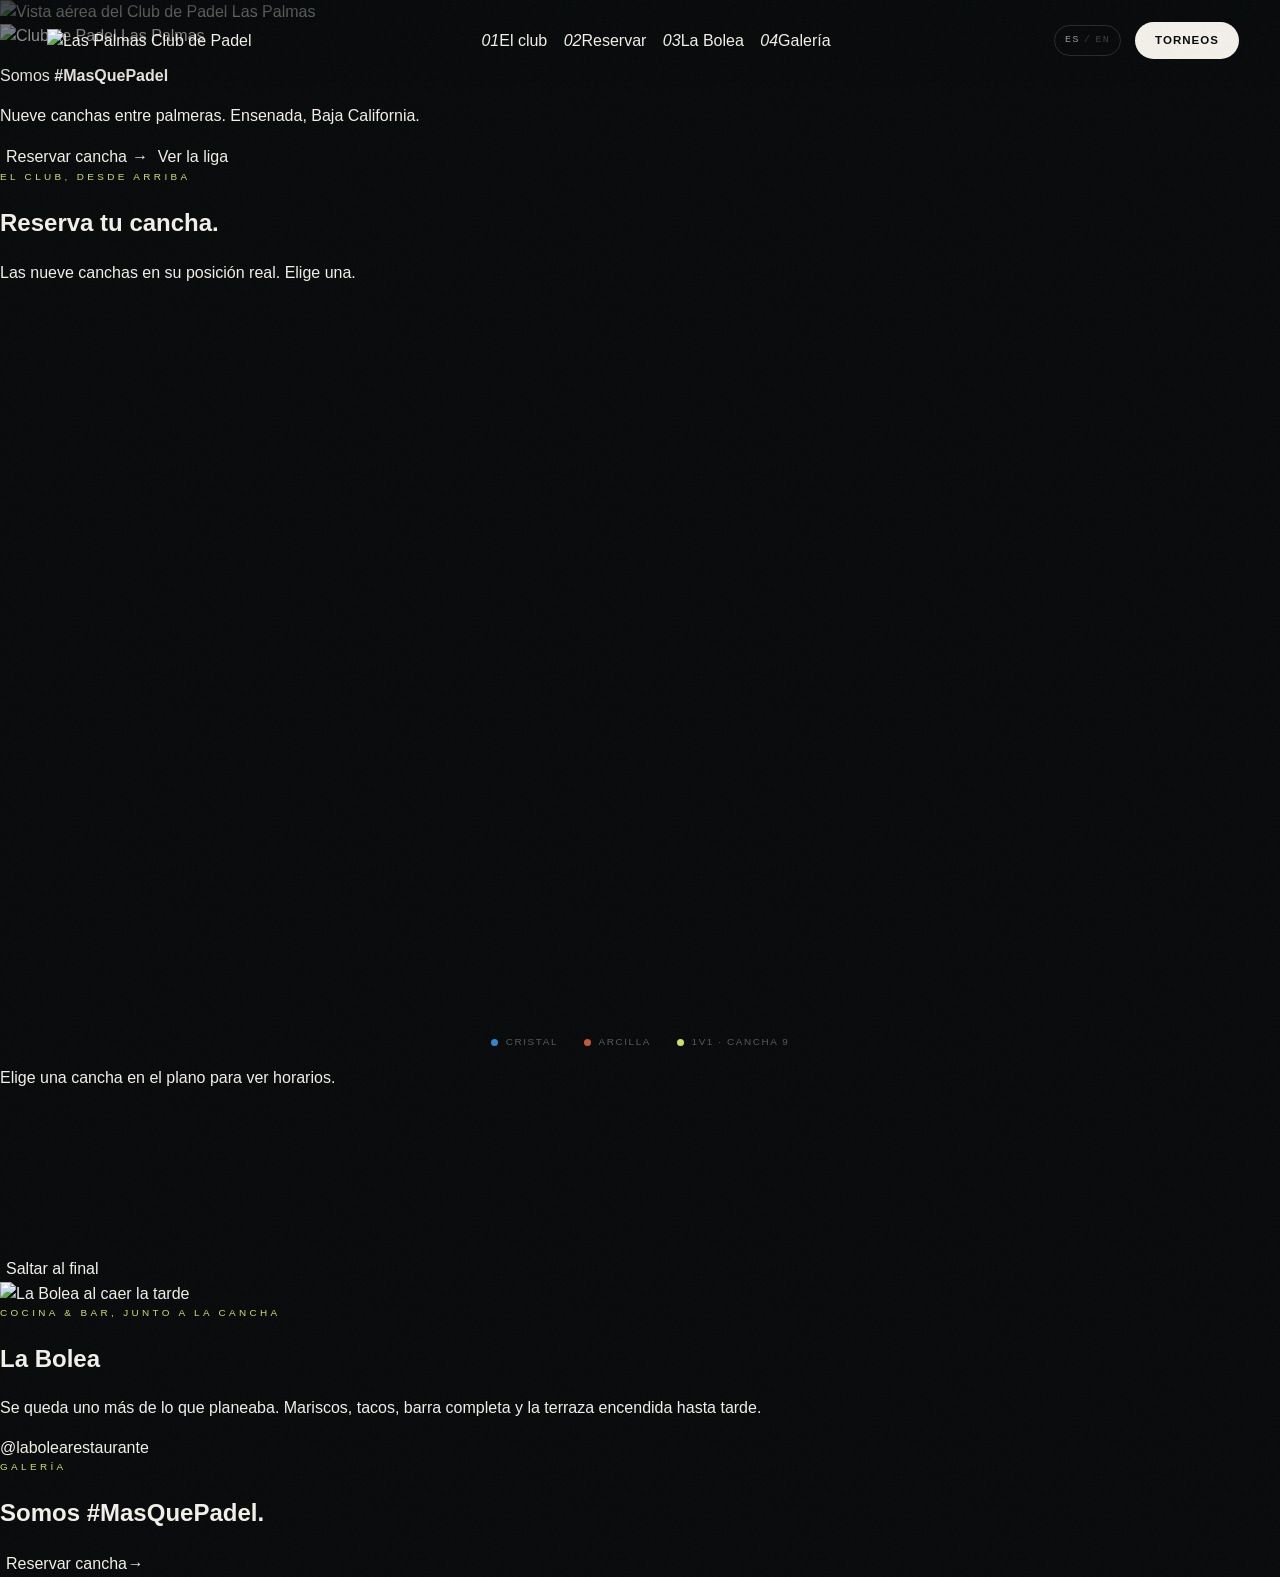
==== commit ab0e01ea: "Add files via upload" ====
--- a/index.html
+++ b/index.html
@@ -4,355 +4,240 @@
 <meta charset="utf-8">
 <meta name="viewport" content="width=device-width, initial-scale=1, viewport-fit=cover">
 <title>Club de Padel Las Palmas — Ensenada</title>
-<meta name="description" content="Nueve canchas entre palmeras en Ensenada, Baja California. Un recorrido cinematográfico por el club. #MasQuePadel">
-<meta name="theme-color" content="#07090a">
-<link rel="preload" as="image" href="assets/img/aerial.jpg">
+<meta name="description" content="Nueve canchas entre palmeras en Ensenada. Elige tu cancha, recorre el camino y reserva.">
+<meta name="theme-color" content="#071410">
+<meta property="og:title" content="Club de Padel Las Palmas — Ensenada">
+<meta property="og:description" content="Nueve canchas entre palmeras. Elige tu cancha, recorre el camino y reserva.">
+<meta property="og:image" content="assets/img/logo-badge.png">
+<meta property="og:type" content="website">
+<link rel="icon" href="favicon.png">
+<link rel="apple-touch-icon" href="assets/img/apple-touch-icon.png">
+<link rel="preload" as="image" href="assets/photo/aerial-top.jpg">
+<link rel="preload" as="image" href="assets/img/logo-full.png">
+<link rel="preload" as="image" href="assets/img/logo-lockup.png">
 <link rel="stylesheet" href="css/cine.css">
 </head>
-<body>
+<body class="stage-app">
 
 <div class="grain" aria-hidden="true"></div>
 
-<!-- ───────────────── PRELOADER ───────────────── -->
-<div class="boot" id="boot" aria-hidden="true">
-  <div class="boot-inner">
-    <div class="boot-mark">
-      <span class="boot-ball"></span>
-      <span class="boot-name">LAS&nbsp;PALMAS</span>
-    </div>
-    <div class="boot-bar"><i id="bootFill"></i></div>
-    <div class="boot-pct"><span id="bootPct">0</span>%</div>
-  </div>
+<!-- ───────── chrome ───────── -->
+<header class="chrome" id="chrome">
+  <button class="brand" data-act="hero" aria-label="Las Palmas Club de Padel — inicio">
+    <img class="brand-lockup" src="assets/img/logo-lockup.png" alt="Las Palmas Club de Padel">
+  </button>
+
+  <nav class="acts" id="actNav" aria-label="Secciones">
+    <button data-act="hero"><i>01</i><span data-es="El club" data-en="The club">El club</span></button>
+    <button data-act="map"><i>02</i><span data-es="Reservar" data-en="Book">Reservar</span></button>
+    <button data-act="bolea"><i>03</i><span>La Bolea</span></button>
+    <button data-act="gallery"><i>04</i><span data-es="Galería" data-en="Gallery">Galería</span></button>
+  </nav>
+
+  <div class="chrome-right">
+    <button class="lang" id="langBtn" aria-label="Idioma"><span>ES</span><i>/</i><span class="off">EN</span></button>
+    <a class="book-cta" href="torneos.html" data-es="Torneos" data-en="League">Torneos</a>
+  </div>
+</header>
+
+<div class="orbs" aria-hidden="true">
+  <i class="orb o1"></i><i class="orb o2"></i><i class="orb o3"></i>
 </div>
 
-<!-- ───────────────── CHROME ───────────────── -->
-<header class="chrome" id="chrome">
-  <a class="brand" href="#top">
-    <span class="brand-ball" aria-hidden="true"></span>
-    <span class="brand-text">
-      <strong>Las Palmas</strong>
-      <em>Club de Padel</em>
-    </span>
-  </a>
-
-  <nav class="chapters" id="chapterNav" aria-label="Capítulos">
-    <button data-goto="0"><i>00</i><span data-es="Llegada" data-en="Arrival">Llegada</span></button>
-    <button data-goto="1"><i>01</i><span data-es="Entrada" data-en="Entrance">Entrada</span></button>
-    <button data-goto="2"><i>02</i><span data-es="Sendero" data-en="Pathway">Sendero</span></button>
-    <button data-goto="3"><i>03</i><span data-es="Canchas" data-en="Courts">Canchas</span></button>
-    <button data-goto="4"><i>04</i><span data-es="Circuito" data-en="Circuit">Circuito</span></button>
-    <button data-goto="5"><i>05</i><span data-es="La Bolea" data-en="La Bolea">La Bolea</span></button>
-  </nav>
-
-  <div class="chrome-right">
-    <button class="lang" id="langBtn" aria-label="Cambiar idioma"><span>ES</span><i>/</i><span class="off">EN</span></button>
-    <a class="book-cta" href="reservar.html" data-es="Reservar" data-en="Book">Reservar</a>
-  </div>
-</header>
-
-<div class="progress" aria-hidden="true"><i id="progFill"></i></div>
-
-<main id="top">
-
-<!-- ═══════════ 00 · LLEGADA ═══════════ -->
-<section class="chapter" id="c0" data-len="320">
-  <div class="stage">
-    <div class="layer aerial-layer">
-      <img id="aerialImg" class="aerial" src="assets/img/aerial.jpg" alt="Vista aérea del Club de Padel Las Palmas en Ensenada">
-    </div>
-    <div class="layer grade grade-warm"></div>
-    <div class="layer vignette"></div>
-
-    <div class="copy copy-center" data-in="0.02" data-out="0.34">
-      <p class="eyebrow"><span data-es="Ensenada · Baja California" data-en="Ensenada · Baja California">Ensenada · Baja California</span></p>
-      <h1 class="display">
-        <span class="line"><span>Las Palmas</span></span>
-      </h1>
-      <p class="sub" data-es="Nueve canchas entre palmeras." data-en="Nine courts among the palms.">Nueve canchas entre palmeras.</p>
-      <p class="tag">#MasQuePadel</p>
-    </div>
-
-    <div class="copy copy-left" data-in="0.42" data-out="0.78">
-      <p class="eyebrow"><span data-es="El descenso" data-en="The descent">El descenso</span></p>
-      <h2 class="h-mid" data-es="Un club que no se explica.<br>Se recorre." data-en="A club you don't read about.<br>You walk through it.">Un club que no se explica.<br>Se recorre.</h2>
-    </div>
-
-    <div class="scroll-cue" id="scrollCue">
-      <span data-es="Desliza para entrar" data-en="Scroll to enter">Desliza para entrar</span>
-      <i></i>
-    </div>
-  </div>
-</section>
-
-<!-- ═══════════ 01 · LA ENTRADA ═══════════ -->
-<section class="chapter" id="c1" data-len="300">
-  <div class="stage">
-    <div class="layer film" data-video="assets/video/ch2-entrance.mp4" data-poster="assets/poster/ch2-entrance.jpg"></div>
-    <div class="layer film film-b" data-video="assets/video/ch2b-shop.mp4" data-poster="assets/poster/ch2b-shop.jpg"></div>
-    <div class="layer still-layer" id="matLayer"><img src="assets/img/entrance-mat.jpg" alt="Tapete de entrada Las Palmas Club de Padel"></div>
-    <div class="layer grade"></div>
-    <div class="layer vignette"></div>
-
-    <div class="chapter-slug" data-in="0.0" data-out="0.30">
-      <i>01</i><span data-es="La Entrada" data-en="The Entrance">La Entrada</span>
-    </div>
-
-    <div class="copy copy-left" data-in="0.08" data-out="0.46">
-      <h2 class="h-big" data-es="Pasas la puerta blanca." data-en="Through the white door.">Pasas la puerta blanca.</h2>
-      <p class="body" data-es="A la izquierda, la tienda. Palas, grips, textil del club. Aquí empieza todo."
-         data-en="The pro shop on your left. Rackets, grips, club apparel. Everything starts here.">A la izquierda, la tienda. Palas, grips, textil del club. Aquí empieza todo.</p>
-    </div>
-
-    <div class="copy copy-right" data-in="0.56" data-out="0.96">
-      <p class="eyebrow"><span data-es="Pro Shop" data-en="Pro Shop">Pro Shop</span></p>
-      <ul class="facts">
-        <li><b>9</b><span data-es="Canchas" data-en="Courts">Canchas</span></li>
-        <li><b>1</b><span data-es="Restaurante" data-en="Restaurant">Restaurante</span></li>
-        <li><b>∞</b><span data-es="Palmeras" data-en="Palms">Palmeras</span></li>
-      </ul>
-    </div>
-  </div>
-</section>
-
-<!-- ═══════════ 02 · EL SENDERO ═══════════ -->
-<section class="chapter" id="c2" data-len="300">
-  <div class="stage">
-    <div class="layer film" data-video="assets/video/ch3-walkway.mp4" data-poster="assets/poster/ch3-walkway.jpg"></div>
-    <div class="layer grade grade-green"></div>
-    <div class="layer bloom" id="bloom"></div>
-    <div class="layer vignette"></div>
-
-    <div class="chapter-slug" data-in="0.0" data-out="0.28">
-      <i>02</i><span data-es="El Sendero" data-en="The Pathway">El Sendero</span>
-    </div>
-
-    <div class="copy copy-center" data-in="0.30" data-out="0.70">
-      <h2 class="h-big light" data-es="La luz cae entre las hojas." data-en="Light falls through the leaves.">La luz cae entre las hojas.</h2>
-    </div>
-
-    <div class="copy copy-left" data-in="0.74" data-out="0.98">
-      <p class="body wide" data-es="El sendero abre. Primero ves una cancha. Luego, a tu derecha, la otra."
-         data-en="The path opens. One court appears. Then, to your right, the other.">El sendero abre. Primero ves una cancha. Luego, a tu derecha, la otra.</p>
-    </div>
-  </div>
-</section>
-
-<!-- ═══════════ 03 · CANCHAS PRINCIPALES ═══════════ -->
-<section class="chapter" id="c3" data-len="340">
-  <div class="stage">
-    <div class="layer film" data-video="assets/video/ch4-court1.mp4" data-poster="assets/poster/ch4-court1.jpg"></div>
-    <div class="layer film film-b" data-video="assets/video/ch4b-court2.mp4" data-poster="assets/poster/ch4b-court2.jpg"></div>
-    <div class="layer grade"></div>
-    <div class="layer vignette"></div>
-
-    <div class="chapter-slug" data-in="0.0" data-out="0.22">
-      <i>03</i><span data-es="Canchas Principales" data-en="Main Courts">Canchas Principales</span>
-    </div>
-
-    <div class="copy copy-left" data-in="0.06" data-out="0.34">
-      <h2 class="h-big" data-es="Cancha 1." data-en="Court 1.">Cancha 1.</h2>
-      <p class="body" data-es="La Chevrolet. La primera que ves al entrar, y la que todos quieren."
-         data-en="The Chevrolet. The first one you see, and the one everyone wants.">La Chevrolet. La primera que ves al entrar, y la que todos quieren.</p>
-    </div>
-
-    <div class="picker" id="pickerMain" data-in="0.38" data-out="1.0">
-      <div class="picker-head">
-        <p class="eyebrow"><span data-es="Elige tu cancha" data-en="Select your court">Elige tu cancha</span></p>
+<main id="app">
+
+<!-- ═══════════ ACT 01 · EL CLUB ═══════════ -->
+<section class="act on" id="act-hero">
+  <div class="act-bg hero-stack" id="heroStack">
+    <img class="hero-slide on" src="assets/photo/aerial-top.jpg" alt="Vista aérea del Club de Padel Las Palmas">
+    <img class="hero-slide" data-src="assets/photo/court-night.jpg" alt="">
+    <img class="hero-slide" data-src="assets/photo/entrance-dusk.jpg" alt="">
+    <img class="hero-slide" data-src="assets/photo/women-night.jpg" alt="">
+    <img class="hero-slide" data-src="assets/photo/clay-dusk.jpg" alt="">
+  </div>
+  <div class="act-grade hero-grade"></div>
+  <div class="act-vig"></div>
+
+  <div class="hero-inner">
+    <img class="hero-logo" src="assets/img/logo-full.png" alt="Club de Padel Las Palmas">
+    <p class="hero-tag">Somos <b>#MasQuePadel</b></p>
+    <p class="hero-sub" data-es="Nueve canchas entre palmeras. Ensenada, Baja California."
+       data-en="Nine courts among the palms. Ensenada, Baja California.">Nueve canchas entre palmeras. Ensenada, Baja California.</p>
+    <div class="hero-actions">
+      <button class="btn btn-primary" data-act="map">
+        <span data-es="Reservar cancha" data-en="Book a court">Reservar cancha</span>
+        <i aria-hidden="true">→</i>
+      </button>
+      <a class="btn btn-ghost" href="torneos.html" data-es="Ver la liga" data-en="See the league">Ver la liga</a>
+    </div>
+  </div>
+</section>
+
+<!-- ═══════════ ACT 02 · RESERVA TU CANCHA ═══════════ -->
+<section class="act" id="act-map">
+  <div class="map-grid">
+    <div class="map-left">
+      <p class="eyebrow"><span data-es="El club, desde arriba" data-en="The club, from above">El club, desde arriba</span></p>
+      <h1 class="act-h" data-es="Reserva tu cancha." data-en="Book your court.">Reserva tu cancha.</h1>
+      <p class="act-p" id="mapHint"
+         data-es="Las nueve canchas en su posición real. Elige una."
+         data-en="All nine courts in their true positions. Pick one."
+         data-es-touch="Las nueve canchas en su posición real. Toca una."
+         data-en-touch="All nine courts in their true positions. Tap one.">Las nueve canchas en su posición real. Elige una.</p>
+
+      <div class="scene" id="scene">
+        <svg id="mapSvg" viewBox="0 0 1000 640" preserveAspectRatio="xMidYMid meet"
+             role="group" aria-label="Plano del club"></svg>
       </div>
-      <div class="court-list" data-group="main"></div>
-    </div>
-  </div>
-</section>
-
-<!-- ═══════════ 04 · EL CIRCUITO ═══════════ -->
-<section class="chapter" id="c4" data-len="360">
-  <div class="stage">
-    <div class="layer film" data-video="assets/video/ch5-circuit.mp4" data-poster="assets/poster/ch5-circuit.jpg"></div>
-    <div class="layer film film-b" data-video="assets/video/ch5b-red.mp4" data-poster="assets/poster/ch5b-red.jpg"></div>
-    <div class="layer grade"></div>
-    <div class="layer vignette"></div>
-
-    <div class="chapter-slug" data-in="0.0" data-out="0.20">
-      <i>04</i><span data-es="El Circuito" data-en="The Circuit">El Circuito</span>
-    </div>
-
-    <div class="copy copy-left" data-in="0.05" data-out="0.30">
-      <h2 class="h-big" data-es="Sigue caminando." data-en="Keep walking.">Sigue caminando.</h2>
-      <p class="body" data-es="El sendero continúa. Canchas de arcilla, lounge bajo las palmas, y al final la 9: la cancha 1v1."
-         data-en="The path continues. Clay courts, a lounge under the palms, and at the end court 9 — the 1v1.">El sendero continúa. Canchas de arcilla, lounge bajo las palmas, y al final la 9: la cancha 1v1.</p>
-    </div>
-
-    <div class="picker" id="pickerAll" data-in="0.34" data-out="1.0">
-      <div class="picker-head">
-        <p class="eyebrow"><span data-es="Las nueve" data-en="All nine">Las nueve</span></p>
+
+      <div class="map-legend">
+        <span><i class="dot blue"></i><span data-es="Cristal" data-en="Glass">Cristal</span></span>
+        <span><i class="dot clay"></i><span data-es="Arcilla" data-en="Clay">Arcilla</span></span>
+        <span><i class="dot solo"></i><span data-es="1v1 · Cancha 9" data-en="1v1 · Court 9">1v1 · Cancha 9</span></span>
       </div>
-      <div class="court-list" data-group="rest"></div>
-    </div>
-  </div>
-</section>
-
-<!-- ═══════════ 05 · LA BOLEA ═══════════ -->
-<section class="chapter" id="c5" data-len="340">
-  <div class="stage">
-    <div class="layer film" data-video="assets/video/ch6-bolea.mp4" data-poster="assets/poster/ch6-bolea.jpg"></div>
-    <div class="layer still-layer" id="insideLayer"><img src="assets/img/bolea-inside.jpg" alt="Interior del restaurante La Bolea"></div>
-    <div class="layer still-layer" id="nightLayer">
-      <img src="assets/img/aerial-bolea.jpg" alt="La Bolea de noche, vista aérea del club iluminado">
-    </div>
-    <div class="layer grade grade-night" id="nightGrade"></div>
-    <div class="layer vignette"></div>
-
-    <div class="chapter-slug" data-in="0.0" data-out="0.18">
-      <i>05</i><span data-es="La Bolea" data-en="La Bolea">La Bolea</span>
-    </div>
-
-    <div class="copy copy-left" data-in="0.04" data-out="0.28">
-      <h2 class="h-big" data-es="Terminas donde<br>empieza la noche." data-en="You end where<br>the night begins.">Terminas donde<br>empieza la noche.</h2>
-      <p class="body" data-es="Restaurante y bar, junto a la cancha. Se queda uno más de lo que planeaba."
-         data-en="Restaurant and bar, right beside the court. You always stay longer than you planned.">Restaurante y bar, junto a la cancha. Se queda uno más de lo que planeaba.</p>
-    </div>
-
-    <div class="menu-wrap" data-in="0.40" data-out="1.0">
-      <div class="menu-card">
-        <div class="menu-top">
-          <h3>La Bolea</h3>
-          <p class="eyebrow"><span data-es="Cocina &amp; Bar" data-en="Kitchen &amp; Bar">Cocina &amp; Bar</span></p>
+    </div>
+
+    <!-- the booking box — everything happens in here -->
+    <aside class="map-right">
+      <div class="bk" id="bk">
+        <div class="bk-empty" id="bkEmpty">
+          <img src="assets/img/logo-mark.png" alt="" class="bk-mark">
+          <p data-es="Elige una cancha en el plano para ver horarios."
+             data-en="Pick a court on the plan to see its times.">Elige una cancha en el plano para ver horarios.</p>
         </div>
-        <div class="menu-cols" id="menuCols"></div>
-        <a class="menu-ig" href="https://www.instagram.com/labolearestaurante/" target="_blank" rel="noopener">
-          @labolearestaurante
-        </a>
-      </div>
-    </div>
-  </div>
-</section>
-
-<!-- ═══════════ 3D CLUB MAP ═══════════ -->
-<section class="book3d" id="book3d">
-  <div class="book3d-head">
-    <p class="eyebrow"><span data-es="El club, desde arriba" data-en="The club, from above">El club, desde arriba</span></p>
-    <h2 class="h-big" data-es="Elige tu cancha." data-en="Pick your court.">Elige tu cancha.</h2>
-    <p class="body" id="mapHint"
-       data-es="Las nueve canchas en su posición real. Mueve el cursor para girar el plano."
-       data-en="All nine courts in their true positions. Move your cursor to turn the plan."
-       data-es-touch="Las nueve canchas en su posición real. Toca una para elegirla."
-       data-en-touch="All nine courts in their true positions. Tap one to choose it.">Las nueve canchas en su posición real. Mueve el cursor para girar el plano.</p>
-  </div>
-
-  <div class="scene" id="scene">
-    <div class="plane" id="plane">
-      <div class="ground"></div>
-      <div class="block block-rest" id="mapRest"><span>LA BOLEA</span></div>
-      <div class="block block-wc"   id="mapWc"></div>
-      <div class="entry" id="mapEntry"><i></i><span data-es="ENTRADA" data-en="ENTRANCE">ENTRADA</span></div>
-      <div id="mapCourts"></div>
-    </div>
-  </div>
-
-  <div class="map-legend">
-    <span><i class="dot blue"></i><span data-es="Cristal" data-en="Glass">Cristal</span></span>
-    <span><i class="dot clay"></i><span data-es="Arcilla" data-en="Clay">Arcilla</span></span>
-    <span><i class="dot solo"></i><span data-es="1v1 · Cancha 9" data-en="1v1 · Court 9">1v1 · Cancha 9</span></span>
-  </div>
-</section>
-
-<!-- ═══════════ RESERVA ═══════════ -->
-<section class="outro" id="reserva">
-  <div class="outro-bg"><img src="assets/img/aerial-night4.jpg" alt="Canchas iluminadas de noche"></div>
-  <div class="outro-grade"></div>
-
-  <div class="outro-inner">
-    <p class="eyebrow"><span data-es="Tu reserva" data-en="Your booking">Tu reserva</span></p>
-    <h2 class="h-big" data-es="Cierra tu cancha." data-en="Lock in your court.">Cierra tu cancha.</h2>
-
-    <div class="reels" id="reels" aria-label="La vida del club">
-      <div class="reel" data-src="assets/video/reel-1.mp4" data-poster="assets/poster/reel-1.jpg"></div>
-      <div class="reel" data-src="assets/video/reel-2.mp4" data-poster="assets/poster/reel-2.jpg"></div>
-      <div class="reel" data-src="assets/video/reel-3.mp4" data-poster="assets/poster/reel-3.jpg"></div>
-      <div class="reel" data-src="assets/video/reel-4.mp4" data-poster="assets/poster/reel-4.jpg"></div>
-    </div>
-    <p class="reel-cap" data-es="¿Qué sigue después del padel?" data-en="What comes after padel?">¿Qué sigue después del padel?</p>
-
-    <div class="summary" id="summary">
-      <div class="sum-row">
-        <span data-es="Cancha" data-en="Court">Cancha</span>
-        <b id="sumCourt" data-es="— elige arriba —" data-en="— choose above —">— elige arriba —</b>
-      </div>
-      <div class="sum-row">
-        <span data-es="Día" data-en="Day">Día</span>
-        <b id="sumDate">—</b>
-      </div>
-      <div class="sum-row">
-        <span data-es="Hora" data-en="Time">Hora</span>
-        <b id="sumTime">—</b>
-      </div>
-    </div>
-
-    <div class="date-strip" id="dateStrip" role="group" aria-label="Fecha"></div>
-    <div class="time-strip" id="timeStrip" role="group" aria-label="Hora"></div>
-
-    <a class="confirm" id="confirmBtn" href="reservar.html">
-      <span data-es="Ver disponibilidad" data-en="See availability">Ver disponibilidad</span>
-      <i aria-hidden="true">→</i>
-    </a>
-    <p class="confirm-note" data-es="Las reservas se completan en Playtomic, el sistema oficial del club."
-       data-en="Bookings are completed on Playtomic, the club's official system.">Las reservas se completan en Playtomic, el sistema oficial del club.</p>
-
-    <div class="member" id="member">
-      <div class="member-l">
-        <p class="eyebrow"><span data-es="Membresía" data-en="Membership">Membresía</span></p>
-        <h3 id="memName">Membresía Pádel Sin Límite</h3>
-        <p class="member-tag" data-es="Donde el juego no tiene límite."
-           data-en="Where the game has no limit.">Donde el juego no tiene límite.</p>
-        <div class="member-price">
-          <b id="memPrice">$1,400</b><span id="memPeriod">al mes</span>
+
+        <div class="bk-body" id="bkBody" hidden>
+          <div class="bk-head">
+            <div>
+              <h2 id="bkCourt">—</h2>
+              <p class="bk-meta" id="bkMeta">—</p>
+            </div>
+            <button class="bk-close" id="bkClose" aria-label="Quitar selección">×</button>
+          </div>
+
+          <div class="bk-sec">
+            <p class="bk-label" data-es="Día" data-en="Day">Día</p>
+            <div class="chips" id="bkDays"></div>
+          </div>
+
+          <div class="bk-sec">
+            <p class="bk-label" data-es="Hora · 90 min" data-en="Time · 90 min">Hora · 90 min</p>
+            <div class="chips times" id="bkTimes"></div>
+          </div>
+
+          <div class="bk-sec bk-who">
+            <div class="field">
+              <label for="bkName" data-es="Nombre" data-en="Name">Nombre</label>
+              <input id="bkName" type="text" autocomplete="name" placeholder="Tu nombre">
+            </div>
+            <div class="field">
+              <label for="bkPhone">WhatsApp</label>
+              <input id="bkPhone" type="tel" autocomplete="tel" placeholder="646 ...">
+            </div>
+          </div>
+
+          <button class="btn btn-primary bk-go" id="bkGo" disabled>
+            <span data-es="Recorrer y reservar" data-en="Walk there and book">Recorrer y reservar</span>
+            <i aria-hidden="true">→</i>
+          </button>
+          <div class="msg" id="bkMsg"></div>
         </div>
       </div>
-      <div class="member-r">
-        <ul class="member-perks" id="memPerks"></ul>
-        <ul class="member-hours" id="memHours"></ul>
-        <p class="member-note" id="memNote"></p>
-      </div>
-    </div>
-
-    <div class="links">
-      <a href="https://chat.whatsapp.com/HRBXB7uvWJYFADbt66cTS0?mode=ems_copy_c" target="_blank" rel="noopener">
-        <b data-es="Grupo de WhatsApp" data-en="WhatsApp group">Grupo de WhatsApp</b>
-        <span data-es="Partidos, retas y avisos" data-en="Matches, pick-ups and news">Partidos, retas y avisos</span>
+    </aside>
+  </div>
+</section>
+
+<!-- ═══════════ ACT 03 · EL CAMINO ═══════════ -->
+<section class="act" id="act-route">
+  <div class="act-bg" id="routeStage">
+    <img id="routePoster" alt="" hidden>
+    <video id="routeVideo" muted playsinline webkit-playsinline preload="auto"></video>
+  </div>
+  <div class="act-grade"></div>
+  <div class="act-vig"></div>
+
+  <div class="route-cap" id="routeCap"><span></span></div>
+
+  <div class="route-steps" id="routeSteps" aria-hidden="true"></div>
+
+  <button class="route-skip" id="routeSkip" data-es="Saltar al final" data-en="Skip to the end">Saltar al final</button>
+
+  <div class="arrive-bg" id="arriveBg" hidden><img id="arriveImg" alt=""></div>
+
+  <!-- the arrival card -->
+  <div class="arrive" id="arrive" hidden>
+    <img class="arrive-mark" src="assets/img/logo-mark.png" alt="">
+    <p class="eyebrow" data-es="Llegaste" data-en="You're here">Llegaste</p>
+    <h2 id="arCourt">—</h2>
+    <div class="arrive-rows">
+      <div><span data-es="Día" data-en="Day">Día</span><b id="arDay">—</b></div>
+      <div><span data-es="Hora" data-en="Time">Hora</span><b id="arTime">—</b></div>
+      <div><span data-es="Superficie" data-en="Surface">Superficie</span><b id="arSurf">—</b></div>
+    </div>
+    <button class="btn btn-primary" id="arConfirm">
+      <span data-es="Confirmar reserva" data-en="Confirm booking">Confirmar reserva</span>
+    </button>
+    <div class="msg" id="arMsg"></div>
+    <button class="btn btn-ghost" id="arBack" data-es="Elegir otra cancha" data-en="Pick another court">Elegir otra cancha</button>
+  </div>
+</section>
+
+<!-- ═══════════ ACT 04 · LA BOLEA ═══════════ -->
+<section class="act" id="act-bolea">
+  <div class="act-bg">
+    <img src="assets/photo/entrance-dusk.jpg" alt="La Bolea al caer la tarde">
+  </div>
+  <div class="act-grade bolea-grade"></div>
+  <div class="act-vig"></div>
+
+  <div class="bolea-grid">
+    <div class="bolea-left glass">
+      <p class="eyebrow"><span data-es="Cocina &amp; bar, junto a la cancha" data-en="Kitchen &amp; bar, beside the court">Cocina &amp; bar, junto a la cancha</span></p>
+      <h1 class="act-h">La Bolea</h1>
+      <p class="act-p" data-es="Se queda uno más de lo que planeaba. Mariscos, tacos, barra completa y la terraza encendida hasta tarde."
+         data-en="You always stay longer than you planned. Seafood, tacos, a full bar and the terrace lit late.">Se queda uno más de lo que planeaba. Mariscos, tacos, barra completa y la terraza encendida hasta tarde.</p>
+
+      <div class="menu-block" id="menuBlock"></div>
+
+      <a class="ig-link" href="https://www.instagram.com/labolearestaurante/" target="_blank" rel="noopener">
+        @labolearestaurante
       </a>
-      <a href="torneos.html">
-        <b>Las Palmas Padel League</b>
-        <span data-es="Tabla en vivo y calendario" data-en="Live table and fixtures">Tabla en vivo y calendario</span>
-      </a>
-    </div>
-  </div>
-
-  <footer class="foot foot-4">
-    <div class="foot-col">
-      <b>Club de Padel Las Palmas</b>
-      <span>Gral. Agustín Sanginés 206</span>
-      <span>Carlos Pacheco, 22890 Ensenada, B.C.</span>
-    </div>
-    <div class="foot-col">
-      <b data-es="Instalaciones" data-en="Facilities">Instalaciones</b>
-      <span data-es="9 canchas · Restaurante-bar" data-en="9 courts · Restaurant-bar">9 canchas · Restaurante-bar</span>
-      <span data-es="Estacionamiento · Eventos" data-en="Parking · Events">Estacionamiento · Eventos</span>
-    </div>
-    <div class="foot-col">
-      <b data-es="Síguenos" data-en="Follow">Síguenos</b>
-      <a class="soc" href="https://www.instagram.com/padelpalmas/" target="_blank" rel="noopener">Instagram · @padelpalmas</a>
-      <a class="soc" href="https://www.facebook.com/padelpalmas" target="_blank" rel="noopener">Facebook · padelpalmas</a>
-      <a class="soc" href="https://www.instagram.com/labolearestaurante/" target="_blank" rel="noopener">La Bolea · @labolearestaurante</a>
-    </div>
-    <div class="foot-col foot-end">
-      <span class="tag">#MasQuePadel</span>
-    </div>
-  </footer>
-</section>
+    </div>
+
+    <div class="bolea-right">
+      <div class="food-grid" id="foodGrid"></div>
+    </div>
+  </div>
+</section>
+
+<!-- ═══════════ ACT 05 · GALERÍA ═══════════ -->
+<section class="act" id="act-gallery">
+  <div class="gal-head">
+    <p class="eyebrow"><span data-es="Galería" data-en="Gallery">Galería</span></p>
+    <h1 class="act-h" data-es="Somos #MasQuePadel." data-en="We're #MasQuePadel.">Somos #MasQuePadel.</h1>
+    <div class="gal-filters" id="galFilters"></div>
+  </div>
+  <div class="mosaic" id="mosaic"></div>
+  <div class="vibe-cta">
+    <button class="btn btn-primary" data-act="map">
+      <span data-es="Reservar cancha" data-en="Book a court">Reservar cancha</span><i aria-hidden="true">→</i>
+    </button>
+  </div>
+</section>
+
+<!-- lightbox -->
+<div class="lightbox" id="lightbox" hidden>
+  <button class="lb-close" id="lbClose" aria-label="Cerrar">×</button>
+  <button class="lb-nav lb-prev" id="lbPrev" aria-label="Anterior">‹</button>
+  <img id="lbImg" alt="">
+  <button class="lb-nav lb-next" id="lbNext" aria-label="Siguiente">›</button>
+</div>
 
 </main>
 
 <script src="js/data.js"></script>
-<script src="js/cine.js"></script>
+<script src="js/mock.js"></script>
+<script src="js/api.js"></script>
+<script src="js/app.js"></script>
 </body>
 </html>
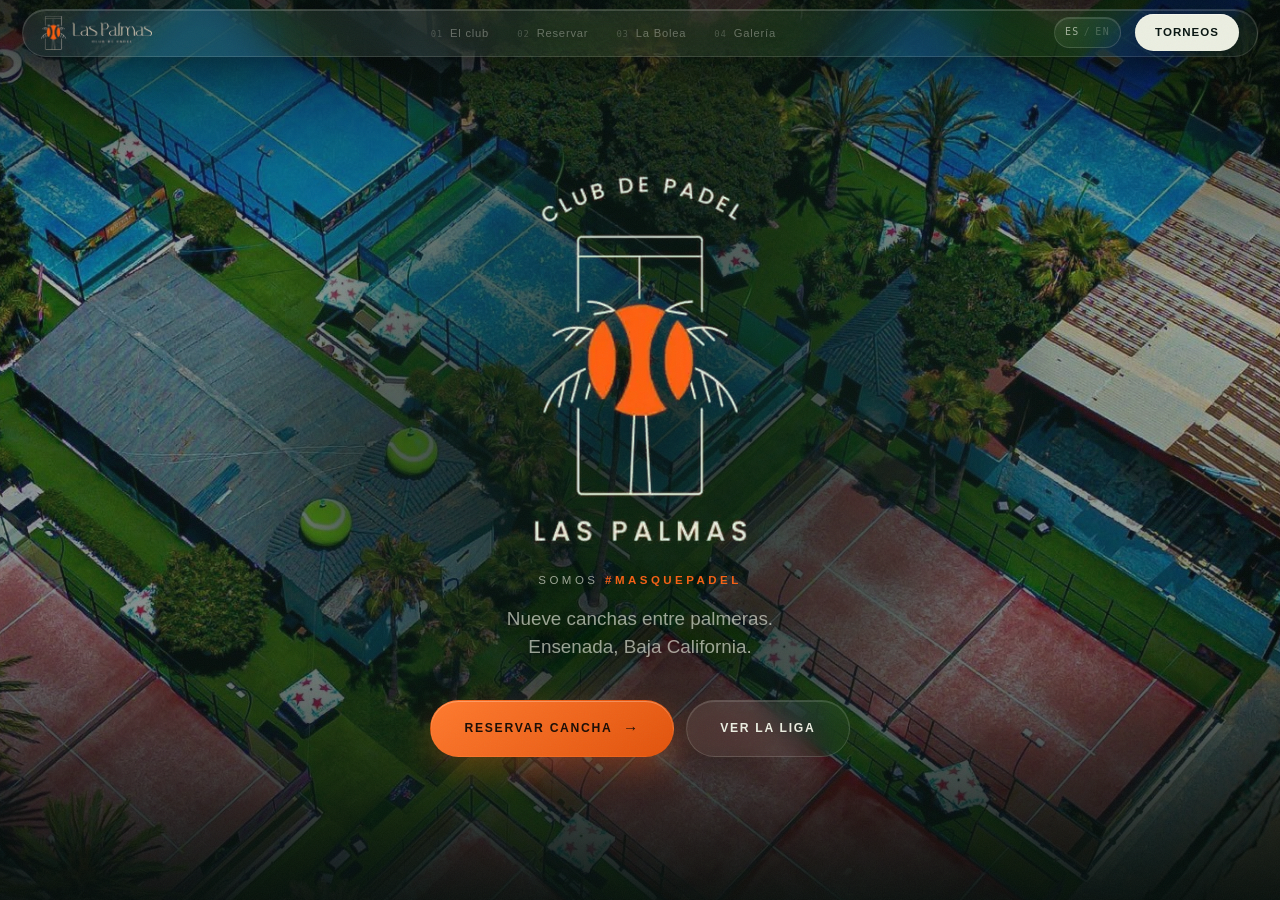
==== commit 213ae983: "Add files via upload" ====
--- a/index.html
+++ b/index.html
@@ -3,15 +3,75 @@
 <head>
 <meta charset="utf-8">
 <meta name="viewport" content="width=device-width, initial-scale=1, viewport-fit=cover">
-<title>Club de Padel Las Palmas — Ensenada</title>
-<meta name="description" content="Nueve canchas entre palmeras en Ensenada. Elige tu cancha, recorre el camino y reserva.">
+<title>Club de Padel Las Palmas | 9 canchas en Ensenada, B.C.</title>
+<meta name="description" content="Club de pádel en Ensenada con 9 canchas entre palmeras, restaurante La Bolea, estacionamiento y liga propia. Reserva tu cancha en línea. #MasQuePadel">
 <meta name="theme-color" content="#071410">
-<meta property="og:title" content="Club de Padel Las Palmas — Ensenada">
-<meta property="og:description" content="Nueve canchas entre palmeras. Elige tu cancha, recorre el camino y reserva.">
-<meta property="og:image" content="assets/img/logo-badge.png">
+<link rel="canonical" href="https://REPLACE-WITH-YOUR-DOMAIN/">
+<link rel="icon" href="/favicon.ico" sizes="any">
+<link rel="icon" type="image/png" sizes="32x32" href="/assets/icon/icon-32.png">
+<link rel="icon" type="image/png" sizes="16x16" href="/assets/icon/icon-16.png">
+<link rel="apple-touch-icon" href="/assets/icon/apple-touch-icon.png">
+<link rel="manifest" href="/site.webmanifest">
+<meta name="apple-mobile-web-app-title" content="Las Palmas">
+<meta name="robots" content="index,follow,max-image-preview:large">
+<meta name="author" content="Club de Padel Las Palmas">
+<meta name="geo.region" content="MX-BCN">
+<meta name="geo.placename" content="Ensenada, Baja California">
+<meta property="og:site_name" content="Club de Padel Las Palmas">
 <meta property="og:type" content="website">
-<link rel="icon" href="favicon.png">
-<link rel="apple-touch-icon" href="assets/img/apple-touch-icon.png">
+<meta property="og:locale" content="es_MX">
+<meta property="og:locale:alternate" content="en_US">
+<meta property="og:title" content="Club de Padel Las Palmas | 9 canchas en Ensenada, B.C.">
+<meta property="og:description" content="Club de pádel en Ensenada con 9 canchas entre palmeras, restaurante La Bolea, estacionamiento y liga propia. Reserva tu cancha en línea. #MasQuePadel">
+<meta property="og:url" content="https://REPLACE-WITH-YOUR-DOMAIN/">
+<meta property="og:image" content="https://REPLACE-WITH-YOUR-DOMAIN/assets/icon/og-card.jpg">
+<meta property="og:image:width" content="1200">
+<meta property="og:image:height" content="630">
+<meta property="og:image:alt" content="Vista a\u00e9rea del Club de Padel Las Palmas en Ensenada">
+<meta name="twitter:card" content="summary_large_image">
+<meta name="twitter:title" content="Club de Padel Las Palmas | 9 canchas en Ensenada, B.C.">
+<meta name="twitter:description" content="Club de pádel en Ensenada con 9 canchas entre palmeras, restaurante La Bolea, estacionamiento y liga propia. Reserva tu cancha en línea. #MasQuePadel">
+<meta name="twitter:image" content="https://REPLACE-WITH-YOUR-DOMAIN/assets/icon/og-card.jpg">
+
+<script type="application/ld+json">
+{
+  "@context": "https://schema.org",
+  "@type": "SportsActivityLocation",
+  "@id": "https://REPLACE-WITH-YOUR-DOMAIN/#club",
+  "name": "Club de Padel Las Palmas",
+  "alternateName": "Las Palmas Padel Club",
+  "description": "Club de pádel en Ensenada con nueve canchas, restaurante-bar La Bolea, estacionamiento y eventos.",
+  "url": "https://REPLACE-WITH-YOUR-DOMAIN/",
+  "image": "https://REPLACE-WITH-YOUR-DOMAIN/assets/icon/og-card.jpg",
+  "logo": "https://REPLACE-WITH-YOUR-DOMAIN/assets/icon/icon-512.png",
+  "address": {
+    "@type": "PostalAddress",
+    "streetAddress": "Gral. Agust\u00edn Sangin\u00e9s 206, Carlos Pacheco",
+    "addressLocality": "Ensenada",
+    "addressRegion": "Baja California",
+    "postalCode": "22890",
+    "addressCountry": "MX"
+  },
+  "sameAs": [
+    "https://www.instagram.com/padelpalmas/",
+    "https://www.facebook.com/padelpalmas"
+  ],
+  "sport": "Padel",
+  "amenityFeature": [
+    { "@type": "LocationFeatureSpecification", "name": "Canchas de p\u00e1del", "value": 9 },
+    { "@type": "LocationFeatureSpecification", "name": "Restaurante-bar", "value": true },
+    { "@type": "LocationFeatureSpecification", "name": "Estacionamiento", "value": true },
+    { "@type": "LocationFeatureSpecification", "name": "Eventos", "value": true }
+  ],
+  "subOrganization": {
+    "@type": "Restaurant",
+    "name": "La Bolea",
+    "servesCuisine": "Mexicana, mariscos",
+    "sameAs": "https://www.instagram.com/labolearestaurante/"
+  }
+}
+</script>
+
 <link rel="preload" as="image" href="assets/photo/aerial-top.jpg">
 <link rel="preload" as="image" href="assets/img/logo-full.png">
 <link rel="preload" as="image" href="assets/img/logo-lockup.png">
@@ -59,6 +119,7 @@
   <div class="act-vig"></div>
 
   <div class="hero-inner">
+    <h1 class="sr-only">Club de Padel Las Palmas — nueve canchas en Ensenada, Baja California</h1>
     <img class="hero-logo" src="assets/img/logo-full.png" alt="Club de Padel Las Palmas">
     <p class="hero-tag">Somos <b>#MasQuePadel</b></p>
     <p class="hero-sub" data-es="Nueve canchas entre palmeras. Ensenada, Baja California."
@@ -78,7 +139,7 @@
   <div class="map-grid">
     <div class="map-left">
       <p class="eyebrow"><span data-es="El club, desde arriba" data-en="The club, from above">El club, desde arriba</span></p>
-      <h1 class="act-h" data-es="Reserva tu cancha." data-en="Book your court.">Reserva tu cancha.</h1>
+      <h2 class="act-h" data-es="Reserva tu cancha." data-en="Book your court.">Reserva tu cancha.</h2>
       <p class="act-p" id="mapHint"
          data-es="Las nueve canchas en su posición real. Elige una."
          data-en="All nine courts in their true positions. Pick one."
@@ -193,7 +254,7 @@
   <div class="bolea-grid">
     <div class="bolea-left glass">
       <p class="eyebrow"><span data-es="Cocina &amp; bar, junto a la cancha" data-en="Kitchen &amp; bar, beside the court">Cocina &amp; bar, junto a la cancha</span></p>
-      <h1 class="act-h">La Bolea</h1>
+      <h2 class="act-h">La Bolea</h2>
       <p class="act-p" data-es="Se queda uno más de lo que planeaba. Mariscos, tacos, barra completa y la terraza encendida hasta tarde."
          data-en="You always stay longer than you planned. Seafood, tacos, a full bar and the terrace lit late.">Se queda uno más de lo que planeaba. Mariscos, tacos, barra completa y la terraza encendida hasta tarde.</p>
 
@@ -214,7 +275,7 @@
 <section class="act" id="act-gallery">
   <div class="gal-head">
     <p class="eyebrow"><span data-es="Galería" data-en="Gallery">Galería</span></p>
-    <h1 class="act-h" data-es="Somos #MasQuePadel." data-en="We're #MasQuePadel.">Somos #MasQuePadel.</h1>
+    <h2 class="act-h" data-es="Somos #MasQuePadel." data-en="We're #MasQuePadel.">Somos #MasQuePadel.</h2>
     <div class="gal-filters" id="galFilters"></div>
   </div>
   <div class="mosaic" id="mosaic"></div>
--- a/css/cine.css
+++ b/css/cine.css
@@ -3,22 +3,27 @@
    ══════════════════════════════════════════════════════ */
 
 :root{
-  --ink:#07090a;
-  --ink-2:#0d1113;
-  --paper:#f3f0ea;
-  --paper-dim:rgba(243,240,234,.62);
-  --paper-faint:rgba(243,240,234,.34);
-  --ball:#c9e265;         /* domes / tennis-ball green */
-  --ball-deep:#9fc032;
-  --court:#2f86c9;        /* blue court */
-  --clay:#c2593a;         /* terracotta court */
-  --line:rgba(243,240,234,.14);
+  /* straight from the club's logo */
+  --green:#184d39;        /* brand green */
+  --green-deep:#0e2f23;
+  --ink:#071410;          /* near-black, green cast */
+  --ink-2:#0c1f18;
+  --paper:#ecefe2;        /* brand cream */
+  --paper-dim:rgba(236,239,226,.64);
+  --paper-faint:rgba(236,239,226,.36);
+  --ball:#f76114;         /* the orange ball */
+  --ball-deep:#d44d08;
+  --court:#2f86c9;        /* blue court surface */
+  --clay:#c2593a;         /* clay court surface */
+  --line:rgba(236,239,226,.14);
   --blur:saturate(180%) blur(22px);
   --ease:cubic-bezier(.22,.61,.36,1);
   --ease-out:cubic-bezier(.16,1,.3,1);
   --sans:"Helvetica Neue",Inter,-apple-system,BlinkMacSystemFont,"Segoe UI",Roboto,Arial,sans-serif;
   --mono:ui-monospace,SFMono-Regular,"SF Mono",Menlo,Consolas,monospace;
-  --display:"Didot","Bodoni 72","Playfair Display",Georgia,"Times New Roman",serif;
+  /* the wordmark is a soft geometric sans — headings follow it */
+  --display:"Futura","Avenir Next","Century Gothic","URW Gothic","Questrial",
+            "Trebuchet MS",-apple-system,sans-serif;
 }
 
 *,*::before,*::after{box-sizing:border-box}
@@ -53,7 +58,7 @@
 .boot-mark{display:flex;align-items:center;justify-content:center;gap:.7rem;margin-bottom:2.2rem}
 .boot-ball{
   width:13px;height:13px;border-radius:50%;background:var(--ball);
-  box-shadow:0 0 22px rgba(201,226,101,.55);animation:pulse 1.8s var(--ease) infinite;
+  box-shadow:0 0 22px rgba(247,97,20,.55);animation:pulse 1.8s var(--ease) infinite;
 }
 @keyframes pulse{0%,100%{transform:scale(1);opacity:1}50%{transform:scale(.72);opacity:.55}}
 .boot-name{font-size:.72rem;letter-spacing:.42em;color:var(--paper-dim)}
@@ -75,7 +80,7 @@
 .brand{display:flex;align-items:center;gap:.72rem}
 .brand-ball{
   width:9px;height:9px;border-radius:50%;background:var(--ball);flex:none;
-  box-shadow:0 0 14px rgba(201,226,101,.6);
+  box-shadow:0 0 14px rgba(247,97,20,.6);
 }
 .brand-text{display:flex;flex-direction:column;line-height:1.08}
 .brand-text strong{font-size:.92rem;font-weight:600;letter-spacing:.03em}
@@ -99,7 +104,7 @@
   color:var(--paper-dim);padding:.44rem .6rem;border:1px solid var(--line);border-radius:999px;
   transition:border-color .3s var(--ease)
 }
-.lang:hover{border-color:rgba(243,240,234,.34)}
+.lang:hover{border-color:rgba(236,239,226,.34)}
 .lang .off{opacity:.38}
 .lang i{font-style:normal;opacity:.3}
 .book-cta{
@@ -109,505 +114,698 @@
 }
 .book-cta:hover{background:var(--ball);transform:translateY(-1px)}
 
-.progress{position:fixed;top:0;left:0;right:0;height:2px;z-index:901;background:rgba(243,240,234,.08)}
+.progress{position:fixed;top:0;left:0;right:0;height:2px;z-index:901;background:rgba(236,239,226,.08)}
 .progress i{display:block;height:100%;width:0;background:var(--ball);transform-origin:0 50%}
 
-/* ── chapter / stage ──────────────────────────── */
-.chapter{position:relative;width:100%}
-.stage{
-  position:fixed;top:0;left:0;height:100svh;width:100%;overflow:hidden;
-  background:var(--ink);
-  opacity:0;visibility:hidden;will-change:opacity;
-}
-.layer{position:absolute;inset:0;width:100%;height:100%}
-
-.film video,.film img{
+/* ══════════════════════════════════════════════════════
+   ACT SYSTEM — three screens, button driven
+   ══════════════════════════════════════════════════════ */
+body.stage-app{overflow:hidden;height:100svh}
+
+#app{position:fixed;inset:0}
+.act{
+  position:absolute;inset:0;overflow:hidden;background:var(--ink);
+  opacity:0;visibility:hidden;pointer-events:none;
+  transform:scale(1.04);
+  transition:opacity .85s var(--ease-out),transform 1.1s var(--ease-out),visibility .85s;
+}
+.act.on{opacity:1;visibility:visible;pointer-events:auto;transform:none}
+.act.leaving{opacity:0;transform:scale(.97)}
+
+.act-bg{position:absolute;inset:0}
+.act-bg img,.act-bg video{
   position:absolute;inset:0;width:100%;height:100%;object-fit:cover;
 }
-.film img{z-index:1}
-.film video{z-index:2;opacity:0;transition:opacity .5s var(--ease)}
-.film video.ready{opacity:1}
-.film-b{opacity:0;z-index:3}
-
-.aerial-layer{overflow:hidden}
-.aerial{
-  position:absolute;top:50%;left:50%;
-  width:112%;height:112%;object-fit:cover;
-  transform:translate(-50%,-50%) scale(1);
-  transform-origin:56% 44%;      /* the domes — reception & pro shop */
+.act-bg video{opacity:0;transition:opacity .5s var(--ease)}
+.act-bg video.ready{opacity:1}
+
+#heroAerial{
+  transform:scale(1.02);
+  animation:drift 44s ease-in-out infinite alternate;
   will-change:transform;
 }
-
-.still-layer{opacity:0;z-index:4}
-.still-layer img{width:100%;height:100%;object-fit:cover}
-
-.grade{
-  z-index:5;pointer-events:none;
+@keyframes drift{
+  from{transform:scale(1.02) translate3d(0,0,0)}
+  to{transform:scale(1.13) translate3d(-1.6%,1.4%,0)}
+}
+
+.act-grade{
+  position:absolute;inset:0;pointer-events:none;
+  background:linear-gradient(to bottom,rgba(7,20,16,.72) 0%,rgba(7,20,16,.14) 32%,rgba(7,20,16,.30) 64%,rgba(7,20,16,.92) 100%);
+}
+.hero-grade{
   background:
-    linear-gradient(to bottom,rgba(7,9,10,.62) 0%,rgba(7,9,10,.12) 26%,rgba(7,9,10,.18) 62%,rgba(7,9,10,.82) 100%);
-}
-.grade-warm{
+    linear-gradient(to bottom,rgba(7,20,16,.70) 0%,rgba(7,20,16,.18) 34%,rgba(7,20,16,.42) 68%,rgba(7,20,16,.95) 100%),
+    radial-gradient(120% 78% at 50% 44%,rgba(24,77,57,.30),transparent 70%);
+}
+.act-vig{
+  position:absolute;inset:0;pointer-events:none;
+  background:radial-gradient(118% 90% at 50% 46%,transparent 40%,rgba(0,0,0,.58) 100%);
+}
+
+/* ── buttons ──────────────────────────────────────────── */
+.btn{
+  display:inline-flex;align-items:center;justify-content:center;gap:.65rem;
+  padding:1rem 2.1rem;border-radius:999px;border:1px solid transparent;
+  font-size:.76rem;font-weight:600;letter-spacing:.14em;text-transform:uppercase;
+  transition:transform .35s var(--ease),background .35s var(--ease),
+             box-shadow .35s var(--ease),border-color .35s var(--ease),opacity .3s;
+}
+.btn i{font-style:normal;font-size:.95rem;transition:transform .35s var(--ease)}
+.btn-primary{background:var(--ball);color:#1a0c04}
+.btn-primary:hover{transform:translateY(-2px);box-shadow:0 18px 44px rgba(247,97,20,.34)}
+.btn-primary:hover i{transform:translateX(4px)}
+.btn-primary:disabled{opacity:.34;pointer-events:none}
+.btn-ghost{border-color:rgba(236,239,226,.26);color:var(--paper)}
+.btn-ghost:hover{border-color:var(--paper);background:rgba(236,239,226,.06)}
+
+/* ── chrome tweaks ────────────────────────────────────── */
+.brand{display:flex;align-items:center;gap:.78rem;background:none;border:0;cursor:pointer}
+.brand-mark{width:26px;height:auto;flex:none}
+.acts{display:flex;gap:.2rem}
+.acts button{
+  display:flex;align-items:baseline;gap:.44rem;padding:.5rem .78rem;border-radius:999px;
+  font-size:.7rem;letter-spacing:.07em;color:var(--paper-faint);
+  transition:color .35s var(--ease),background .35s var(--ease),opacity .3s;
+}
+.acts button i{font-family:var(--mono);font-size:.56rem;font-style:normal;opacity:.6}
+.acts button:hover:not(:disabled){color:var(--paper)}
+.acts button.on{color:#1a0c04;background:var(--ball)}
+.acts button:disabled{opacity:.3;cursor:default}
+
+/* ── ACT 01 · hero ────────────────────────────────────── */
+.hero-inner{
+  position:absolute;inset:0;z-index:5;
+  display:flex;flex-direction:column;align-items:center;justify-content:center;
+  text-align:center;padding:5rem 1.4rem 3rem;
+}
+.hero-logo{
+  width:clamp(140px,17vw,220px);height:auto;
+  filter:drop-shadow(0 14px 40px rgba(0,0,0,.55));
+  animation:riseIn 1.1s var(--ease-out) both;
+}
+.hero-tag{
+  margin:1.5rem 0 0;font-size:.72rem;letter-spacing:.3em;text-transform:uppercase;
+  color:var(--paper-dim);animation:riseIn 1.1s .12s var(--ease-out) both;
+}
+.hero-tag b{color:var(--ball);font-weight:600}
+.hero-sub{
+  margin:1rem 0 0;max-width:34ch;font-size:clamp(.95rem,1.8vw,1.18rem);
+  line-height:1.5;font-weight:300;color:var(--paper-dim);
+  animation:riseIn 1.1s .2s var(--ease-out) both;
+}
+.hero-actions{
+  display:flex;gap:.7rem;flex-wrap:wrap;justify-content:center;margin-top:2.4rem;
+  animation:riseIn 1.1s .3s var(--ease-out) both;
+}
+@keyframes riseIn{from{opacity:0;transform:translateY(16px)}to{opacity:1;transform:none}}
+
+/* ── ACT 02 · the map + booking box ───────────────────── */
+#act-map{background:
+  radial-gradient(90% 60% at 20% 0%,rgba(24,77,57,.42),transparent 62%),
+  radial-gradient(70% 50% at 90% 100%,rgba(247,97,20,.07),transparent 60%),
+  var(--ink);
+  overflow-y:auto;
+}
+.map-grid{
+  min-height:100svh;width:min(96vw,1340px);margin:0 auto;
+  display:grid;grid-template-columns:1fr minmax(320px,400px);gap:clamp(1.2rem,3vw,2.8rem);
+  align-items:center;padding:clamp(5.5rem,11vh,7.5rem) 0 2.5rem;
+}
+.map-left{min-width:0}
+.act-h{
+  margin:.3rem 0 0;font-family:var(--display);font-weight:400;
+  font-size:clamp(2rem,4.6vw,3.6rem);line-height:1.02;letter-spacing:-.02em;
+}
+.act-p{margin:.8rem 0 1.4rem;max-width:44ch;font-size:.96rem;color:var(--paper-dim);font-weight:300}
+
+/* booking box */
+.map-right{position:relative}
+.bk{
+  border:1px solid var(--line);border-radius:4px;overflow:hidden;
+  background:linear-gradient(180deg,rgba(24,77,57,.30),rgba(7,20,16,.72));
+  backdrop-filter:var(--blur);-webkit-backdrop-filter:var(--blur);
+  min-height:340px;display:flex;flex-direction:column;
+}
+.bk-empty{
+  flex:1;display:flex;flex-direction:column;align-items:center;justify-content:center;
+  gap:1.1rem;padding:2.6rem 1.8rem;text-align:center;
+}
+.bk-mark{width:46px;opacity:.5}
+.bk-empty p{margin:0;font-size:.86rem;color:var(--paper-faint);max-width:24ch;line-height:1.5}
+.bk-body{padding:1.5rem 1.4rem 1.4rem;animation:riseIn .5s var(--ease-out)}
+.bk-head{display:flex;align-items:flex-start;gap:1rem;margin-bottom:1.3rem}
+.bk-head h2{margin:0;font-family:var(--display);font-size:1.75rem;font-weight:400;line-height:1}
+.bk-meta{margin:.4rem 0 0;font-size:.6rem;letter-spacing:.2em;text-transform:uppercase;color:var(--ball)}
+.bk-close{
+  margin-left:auto;width:28px;height:28px;border-radius:50%;flex:none;
+  border:1px solid var(--line);color:var(--paper-faint);font-size:1rem;line-height:1;
+  transition:color .3s,border-color .3s;
+}
+.bk-close:hover{color:var(--paper);border-color:var(--paper-dim)}
+.bk-sec{margin-bottom:1.15rem}
+.bk-label{margin:0 0 .55rem;font-size:.54rem;letter-spacing:.24em;text-transform:uppercase;color:var(--paper-faint)}
+.chips{display:flex;flex-wrap:wrap;gap:.3rem}
+.chips.times{max-height:118px;overflow-y:auto}
+.chips::-webkit-scrollbar{width:2px}
+.chips::-webkit-scrollbar-thumb{background:var(--line)}
+.chip{
+  padding:.5rem .72rem;border:1px solid var(--line);border-radius:2px;
+  font-size:.68rem;letter-spacing:.04em;color:var(--paper-dim);
+  transition:border-color .22s,color .22s,background .22s;
+}
+.chip:hover:not(:disabled){border-color:rgba(236,239,226,.42);color:var(--paper)}
+.chip.on{background:var(--ball);border-color:var(--ball);color:#1a0c04;font-weight:700}
+.chip:disabled{opacity:.26;cursor:not-allowed;text-decoration:line-through}
+.chip small{display:block;font-size:.5rem;letter-spacing:.16em;text-transform:uppercase;opacity:.65;margin-top:.15rem}
+.bk-who{display:grid;grid-template-columns:1fr 1fr;gap:.55rem}
+.field{display:flex;flex-direction:column;gap:.34rem}
+.field label{font-size:.52rem;letter-spacing:.2em;text-transform:uppercase;color:var(--paper-faint)}
+.field input{
+  background:rgba(236,239,226,.05);border:1px solid var(--line);border-radius:2px;
+  padding:.62rem .7rem;color:var(--paper);font:inherit;font-size:.82rem;
+}
+.field input:focus{outline:none;border-color:var(--ball)}
+.bk-go{width:100%;margin-top:.3rem}
+.msg{margin-top:.75rem;padding:.62rem .8rem;border-radius:2px;font-size:.74rem;display:none;line-height:1.45}
+.msg.on{display:block}
+.msg.ok{background:rgba(126,196,122,.13);border:1px solid rgba(126,196,122,.4);color:#bfe3bb}
+.msg.err{background:rgba(217,117,92,.13);border:1px solid rgba(217,117,92,.45);color:#e8a893}
+
+/* ── ACT 03 · the walk ────────────────────────────────── */
+.route-cap{
+  position:absolute;z-index:6;left:0;right:0;bottom:clamp(5.5rem,13vh,8rem);
+  text-align:center;padding:0 1.4rem;pointer-events:none;
+}
+.route-cap span{
+  display:inline-block;font-family:var(--display);font-weight:400;
+  font-size:clamp(1.5rem,3.6vw,2.8rem);line-height:1.1;letter-spacing:-.01em;
+  opacity:0;transform:translateY(14px);
+  transition:opacity .7s var(--ease-out),transform .7s var(--ease-out);
+  text-shadow:0 4px 28px rgba(0,0,0,.6);
+}
+.route-cap span.show{opacity:1;transform:none}
+
+.route-steps{
+  position:absolute;z-index:6;left:50%;transform:translateX(-50%);
+  bottom:clamp(2.4rem,6vh,3.6rem);display:flex;gap:.4rem;
+}
+.route-steps i{
+  display:block;width:30px;height:2px;background:rgba(236,239,226,.2);border-radius:2px;overflow:hidden;
+}
+.route-steps i::after{
+  content:"";display:block;height:100%;width:0;background:var(--ball);
+}
+.route-steps i.done::after{width:100%}
+.route-steps i.now::after{width:100%;animation:fill var(--dur,6s) linear forwards}
+@keyframes fill{from{width:0}to{width:100%}}
+
+.route-skip{
+  position:absolute;z-index:7;right:clamp(1.2rem,3vw,2.4rem);bottom:clamp(2.2rem,5.5vh,3.2rem);
+  font-size:.6rem;letter-spacing:.22em;text-transform:uppercase;color:var(--paper-faint);
+  padding:.55rem .9rem;border:1px solid var(--line);border-radius:999px;
+  transition:color .3s,border-color .3s;
+}
+.route-skip:hover{color:var(--paper);border-color:var(--paper-dim)}
+.route-skip.gone{display:none}
+
+.arrive{
+  position:absolute;z-index:9;left:50%;top:50%;transform:translate(-50%,-50%);
+  width:min(92vw,420px);padding:2.2rem 1.9rem 1.8rem;text-align:center;
+  border:1px solid rgba(247,97,20,.34);border-radius:4px;
+  background:linear-gradient(180deg,rgba(24,77,57,.52),rgba(7,20,16,.88));
+  backdrop-filter:var(--blur);-webkit-backdrop-filter:var(--blur);
+  animation:riseIn .7s var(--ease-out) both;
+}
+.arrive-mark{width:40px;margin-bottom:1rem}
+.arrive h2{margin:.5rem 0 1.4rem;font-family:var(--display);font-size:2.1rem;font-weight:400;line-height:1}
+.arrive-rows{display:flex;flex-direction:column;gap:.1rem;margin-bottom:1.5rem}
+.arrive-rows div{
+  display:flex;justify-content:space-between;align-items:baseline;gap:1rem;
+  padding:.62rem 0;border-bottom:1px solid rgba(236,239,226,.1);
+}
+.arrive-rows div:last-child{border-bottom:0}
+.arrive-rows span{font-size:.54rem;letter-spacing:.22em;text-transform:uppercase;color:var(--paper-faint)}
+.arrive-rows b{font-size:.92rem;font-weight:500}
+.arrive .btn{width:100%}
+.arrive .btn-ghost{margin-top:.55rem;padding:.78rem 1.4rem;font-size:.64rem}
+
+/* ── responsive ───────────────────────────────────────── */
+@media (max-width:1024px){
+  .acts{display:none}
+}
+@media (max-width:900px){
+  .map-grid{grid-template-columns:1fr;gap:1.4rem;padding-top:5.5rem}
+  .map-right{order:-1}
+  .bk{min-height:0}
+  .scene{aspect-ratio:1/1}
+}
+@media (max-width:620px){
+  .hero-logo{width:clamp(120px,34vw,170px)}
+  .hero-actions{width:100%;flex-direction:column}
+  .hero-actions .btn{width:100%}
+  .bk-who{grid-template-columns:1fr}
+  .route-cap{bottom:7rem}
+  .route-cap span{font-size:clamp(1.2rem,6vw,1.7rem)}
+}
+@media (prefers-reduced-motion:reduce){
+  #heroAerial{animation:none;transform:scale(1.06)}
+  .act{transition:opacity .2s}
+  .route-steps i.now::after{animation:none;width:100%}
+}
+.bk-empty-line{margin:0;font-size:.76rem;color:var(--paper-faint)}
+
+/* the arrival photograph sits behind the card */
+.arrive-bg{position:absolute;inset:0;z-index:4;animation:fadeIn .9s var(--ease-out) both}
+.arrive-bg img{width:100%;height:100%;object-fit:cover}
+.arrive-bg::after{
+  content:"";position:absolute;inset:0;
+  background:linear-gradient(to bottom,rgba(7,20,16,.58),rgba(7,20,16,.42) 40%,rgba(7,20,16,.86));
+}
+@keyframes fadeIn{from{opacity:0}to{opacity:1}}
+
+/* the drone shot is portrait; on wide screens hold the courts in frame */
+@media (min-aspect-ratio:1/1){
+  #heroAerial{object-position:50% 42%}
+}
+
+/* ── fixes ────────────────────────────────────────────── */
+/* .bk-empty sets display:flex, which beats the [hidden] UA rule */
+[hidden]{display:none!important}
+
+/* the booking card must not spill out of its grid column */
+.map-right{min-width:0}
+.bk,.bk-body{min-width:0;max-width:100%}
+.bk-who{min-width:0}
+.bk-who .field{min-width:0}
+.bk-who .field input{width:100%;min-width:0}
+
+/* stronger scrim so the chrome and hero copy hold up over a bright photo */
+.chrome::before{
+  background:linear-gradient(to bottom,rgba(7,20,16,.92),rgba(7,20,16,.45) 55%,rgba(7,20,16,0));
+  height:150%;
+}
+.acts button{text-shadow:0 1px 10px rgba(0,0,0,.6)}
+.hero-inner::before{
+  content:"";position:absolute;left:50%;top:50%;transform:translate(-50%,-50%);
+  width:min(120vw,1100px);height:min(110vh,900px);pointer-events:none;
+  background:radial-gradient(closest-side,rgba(7,20,16,.74),rgba(7,20,16,.42) 55%,transparent 78%);
+}
+.hero-inner>*{position:relative}
+.hero-sub,.hero-tag{text-shadow:0 2px 18px rgba(0,0,0,.7)}
+
+/* riseIn ends on transform:none, which wipes the centring translate.
+   The arrival card needs a keyframe that keeps it. */
+.arrive{
+  animation:riseInCentred .7s var(--ease-out) both;
+  max-height:86svh;overflow-y:auto;
+  padding:1.9rem 1.7rem 1.5rem;
+}
+@keyframes riseInCentred{
+  from{opacity:0;transform:translate(-50%,calc(-50% + 16px))}
+  to{opacity:1;transform:translate(-50%,-50%)}
+}
+.arrive h2{margin:.45rem 0 1.1rem;font-size:1.9rem}
+.arrive-mark{width:34px;margin-bottom:.7rem}
+.arrive-rows{margin-bottom:1.2rem}
+.arrive-rows div{padding:.55rem 0}
+@media (prefers-reduced-motion:reduce){
+  .arrive{animation:none;transform:translate(-50%,-50%)}
+}
+
+/* ── hero: a slow cross-fade so the club feels alive ──── */
+.hero-stack{overflow:hidden}
+.hero-slide{
+  position:absolute;inset:0;width:100%;height:100%;object-fit:cover;
+  opacity:0;transition:opacity 2.4s var(--ease);
+  transform:scale(1.04);
+}
+.hero-slide.on{
+  opacity:1;
+  animation:drift 26s ease-in-out infinite alternate;
+}
+@media (min-aspect-ratio:1/1){ .hero-slide{object-position:50% 45%} }
+
+/* ── ACT 04 · the gallery ─────────────────────────────── */
+#act-gallery{
   background:
-    linear-gradient(to bottom,rgba(7,9,10,.68) 0%,rgba(7,9,10,.08) 30%,rgba(10,7,4,.22) 64%,rgba(7,9,10,.88) 100%),
-    radial-gradient(130% 80% at 50% 18%,rgba(255,196,120,.10),transparent 60%);
-}
-.grade-green{
+    radial-gradient(80% 50% at 30% 0%,rgba(24,77,57,.4),transparent 60%),
+    var(--ink);
+  overflow-y:auto;
+}
+.gal-head{
+  width:min(94vw,1280px);margin:0 auto;
+  padding:clamp(6rem,12vh,8rem) 0 1.6rem;text-align:center;
+}
+.gal-head .act-p{margin-left:auto;margin-right:auto}
+.mosaic{
+  width:min(94vw,1280px);margin:0 auto;
+  display:grid;grid-template-columns:repeat(7,1fr);gap:.4rem;
+}
+.mosaic button{
+  position:relative;aspect-ratio:1;overflow:hidden;border-radius:2px;
+  background:#0c1f18;cursor:zoom-in;
+}
+.mosaic img{
+  width:100%;height:100%;object-fit:cover;
+  transition:transform .6s var(--ease-out),filter .4s var(--ease);
+  filter:saturate(.92) brightness(.88);
+}
+.mosaic button:hover img{transform:scale(1.07);filter:saturate(1.05) brightness(1)}
+.mosaic button::after{
+  content:"";position:absolute;inset:0;border:1px solid transparent;
+  transition:border-color .3s var(--ease);
+}
+.mosaic button:hover::after{border-color:rgba(247,97,20,.6)}
+.mosaic button.wide{grid-column:span 2;aspect-ratio:2}
+.vibe-cta{
+  width:min(94vw,1280px);margin:0 auto;padding:1.8rem 0 3.5rem;text-align:center;
+}
+
+/* ── lightbox ─────────────────────────────────────────── */
+.lightbox{
+  position:fixed;inset:0;z-index:2000;background:rgba(5,12,9,.95);
+  display:flex;align-items:center;justify-content:center;
+  animation:fadeIn .3s var(--ease) both;
+}
+.lightbox img{max-width:92vw;max-height:88svh;object-fit:contain;border-radius:3px}
+.lb-close{
+  position:absolute;top:1.2rem;right:1.4rem;width:40px;height:40px;border-radius:50%;
+  border:1px solid var(--line);color:var(--paper);font-size:1.4rem;line-height:1;
+}
+.lb-close:hover{border-color:var(--paper)}
+.lb-nav{
+  position:absolute;top:50%;transform:translateY(-50%);
+  width:48px;height:48px;border-radius:50%;border:1px solid var(--line);
+  color:var(--paper);font-size:1.8rem;line-height:1;
+}
+.lb-nav:hover{border-color:var(--paper);background:rgba(236,239,226,.06)}
+.lb-prev{left:1.2rem} .lb-next{right:1.2rem}
+
+@media (max-width:900px){ .mosaic{grid-template-columns:repeat(4,1fr)} }
+@media (max-width:560px){
+  .mosaic{grid-template-columns:repeat(3,1fr)}
+  .lb-nav{width:40px;height:40px}
+}
+
+/* the mark is portrait (≈0.77); size it by height so it aligns with text
+   and never renders small enough for the palm fronds to turn to mud */
+.brand-mark{height:34px;width:auto}
+.bk-mark{height:56px;width:auto}
+.arrive-mark{height:44px;width:auto;margin-bottom:.7rem}
+@media (max-width:620px){ .brand-mark{height:28px} }
+
+/* ── ACT 04 · La Bolea ────────────────────────────────── */
+#act-bolea{
   background:
-    linear-gradient(to bottom,rgba(7,9,10,.60) 0%,rgba(7,9,10,.06) 32%,rgba(6,12,8,.20) 66%,rgba(7,9,10,.84) 100%),
-    radial-gradient(120% 70% at 50% 30%,rgba(201,226,101,.10),transparent 62%);
-}
-.grade-night{
+    radial-gradient(70% 50% at 85% 10%,rgba(247,97,20,.10),transparent 60%),
+    radial-gradient(70% 50% at 10% 90%,rgba(24,77,57,.45),transparent 60%),
+    var(--ink);
+  overflow-y:auto;
+}
+.bolea-grid{
+  width:min(94vw,1280px);margin:0 auto;
+  display:grid;grid-template-columns:minmax(300px,420px) 1fr;
+  gap:clamp(1.4rem,3.4vw,3rem);align-items:start;
+  padding:clamp(6rem,12vh,8rem) 0 3rem;
+}
+.bolea-left{min-width:0}
+.menu-block{margin-top:1.8rem;display:flex;flex-direction:column;gap:1.3rem}
+.menu-sec h4{
+  margin:0 0 .7rem;font-size:.56rem;letter-spacing:.3em;text-transform:uppercase;
+  color:var(--ball);font-weight:600;
+}
+.menu-sec ul{list-style:none;margin:0;padding:0;display:flex;flex-direction:column;gap:.5rem}
+.menu-sec li{display:flex;align-items:baseline;gap:.55rem;font-size:.84rem}
+.menu-sec li span{color:var(--paper);font-weight:300}
+.menu-sec li i{flex:1;border-bottom:1px dotted rgba(236,239,226,.22);transform:translateY(-3px)}
+.menu-sec li b{font-family:var(--mono);font-size:.7rem;font-weight:400;color:var(--paper-faint)}
+.menu-note{margin:.2rem 0 0;font-size:.6rem;color:var(--paper-faint);font-style:italic}
+.ig-link{
+  display:inline-block;margin-top:1.6rem;font-family:var(--mono);font-size:.68rem;
+  letter-spacing:.14em;color:var(--paper-dim);border-bottom:1px solid rgba(236,239,226,.2);
+  padding-bottom:.2rem;transition:color .3s,border-color .3s;
+}
+.ig-link:hover{color:var(--ball);border-color:var(--ball)}
+
+.food-grid,.mosaic{
+  display:grid;grid-template-columns:repeat(4,1fr);gap:.4rem;
+}
+.food-grid button,.mosaic button{
+  position:relative;aspect-ratio:1;overflow:hidden;border-radius:2px;
+  background:#0c1f18;cursor:zoom-in;
+}
+.food-grid img,.mosaic img{
+  width:100%;height:100%;object-fit:cover;
+  transition:transform .6s var(--ease-out),filter .4s var(--ease);
+  filter:saturate(.94) brightness(.9);
+}
+.food-grid button:hover img,.mosaic button:hover img{transform:scale(1.06);filter:saturate(1.06) brightness(1)}
+.food-grid button.wide,.mosaic button.wide{grid-column:span 2;aspect-ratio:2}
+.tile-cap{
+  position:absolute;left:0;right:0;bottom:0;padding:1.6rem .7rem .55rem;
+  font-size:.56rem;letter-spacing:.12em;text-transform:uppercase;text-align:left;
+  color:var(--paper);opacity:0;transform:translateY(6px);
+  background:linear-gradient(to top,rgba(5,12,9,.9),transparent);
+  transition:opacity .35s var(--ease),transform .35s var(--ease);
+}
+.food-grid button:hover .tile-cap,.mosaic button:hover .tile-cap{opacity:1;transform:none}
+
+/* ── ACT 05 · Galería ─────────────────────────────────── */
+.gal-head{
+  width:min(94vw,1280px);margin:0 auto;
+  padding:clamp(6rem,12vh,8rem) 0 1.4rem;text-align:center;
+}
+.gal-filters{display:flex;gap:.3rem;justify-content:center;flex-wrap:wrap;margin-top:1.4rem}
+.mosaic{width:min(94vw,1280px);margin:0 auto;grid-template-columns:repeat(6,1fr)}
+
+@media (max-width:980px){
+  .bolea-grid{grid-template-columns:1fr}
+  .mosaic{grid-template-columns:repeat(4,1fr)}
+}
+@media (max-width:560px){
+  .food-grid{grid-template-columns:repeat(2,1fr)}
+  .mosaic{grid-template-columns:repeat(3,1fr)}
+  .tile-cap{display:none}
+}
+
+/* ── the real wordmark, not a CSS approximation ───────── */
+.brand-lockup{height:34px;width:auto;display:block}
+.brand{padding:0;gap:0}
+@media (max-width:620px){ .brand-lockup{height:26px} }
+
+/* headings now ride on a geometric sans, so they need lighter weight
+   and a touch more tracking to sit beside the wordmark */
+.act-h,.display,.h-big,.h-mid,.arrive h2,.bk-head h2,.menu-top h3,.page-head h1{
+  font-weight:300;letter-spacing:-.005em;
+}
+.act-h,.page-head h1{letter-spacing:.002em}
+
+/* ── La Bolea sits on the restaurant itself ───────────── */
+#act-bolea{background:var(--ink)}
+#act-bolea .act-bg img{object-position:50% 58%;transform:scale(1.03)}
+.bolea-grade{
   background:
-    linear-gradient(to bottom,rgba(4,6,10,.70) 0%,rgba(4,6,10,.18) 30%,rgba(4,8,14,.34) 66%,rgba(4,6,10,.92) 100%);
-}
-.vignette{
-  z-index:6;pointer-events:none;
-  background:radial-gradient(118% 88% at 50% 46%,transparent 42%,rgba(0,0,0,.52) 100%);
-}
-.bloom{
-  z-index:5;pointer-events:none;opacity:0;mix-blend-mode:screen;
-  background:
-    radial-gradient(42% 30% at 28% 22%,rgba(255,238,190,.52),transparent 70%),
-    radial-gradient(34% 26% at 68% 34%,rgba(220,245,170,.40),transparent 72%),
-    radial-gradient(28% 22% at 48% 12%,rgba(255,248,214,.34),transparent 74%);
-}
-
-/* ── copy blocks ──────────────────────────────── */
-.copy{
-  position:absolute;z-index:20;opacity:0;pointer-events:none;
-  padding:0 clamp(1.3rem,5vw,5rem);max-width:min(92vw,860px);
-  will-change:opacity,transform;
-}
-.copy.vis{pointer-events:auto}
-.copy-center{left:50%;top:50%;transform:translate(-50%,-50%);text-align:center}
-.copy-left{left:0;bottom:clamp(5.5rem,13vh,9rem)}
-.copy-right{right:0;bottom:clamp(5.5rem,13vh,9rem);text-align:right;padding-right:clamp(1.3rem,5vw,5rem)}
-
-.eyebrow{margin:0 0 1.1rem;font-size:.62rem;letter-spacing:.34em;text-transform:uppercase;color:var(--ball)}
-.display{
-  margin:0;font-family:var(--display);font-weight:400;
-  font-size:clamp(3.4rem,12vw,11rem);line-height:.88;letter-spacing:-.025em;
-}
-.display .line{display:block;overflow:hidden}
-.display .line>span{display:block}
-.sub{
-  margin:1.6rem 0 0;font-size:clamp(.95rem,1.9vw,1.3rem);
-  color:var(--paper-dim);letter-spacing:.02em;font-weight:300;
-}
-.tag{
-  margin:2.2rem 0 0;font-family:var(--mono);font-size:.68rem;
-  letter-spacing:.28em;color:var(--ball);
-}
-.h-big{
-  margin:0;font-family:var(--display);font-weight:400;
-  font-size:clamp(2.2rem,6.2vw,5rem);line-height:1.02;letter-spacing:-.018em;
-}
-.h-big.light{font-size:clamp(2rem,5.4vw,4.2rem)}
-.h-mid{
-  margin:0;font-family:var(--display);font-weight:400;
-  font-size:clamp(1.7rem,4.2vw,3.2rem);line-height:1.12;letter-spacing:-.012em;
-}
-.body{
-  margin:1.3rem 0 0;max-width:46ch;font-size:clamp(.92rem,1.5vw,1.08rem);
-  line-height:1.62;color:var(--paper-dim);font-weight:300;
-}
-.body.wide{max-width:54ch}
-
-.chapter-slug{
-  position:absolute;z-index:21;top:clamp(5.6rem,11vh,7.4rem);left:clamp(1.3rem,5vw,5rem);
-  display:flex;align-items:baseline;gap:.8rem;opacity:0;
-}
-.chapter-slug i{font-family:var(--mono);font-style:normal;font-size:.68rem;letter-spacing:.2em;color:var(--ball)}
-.chapter-slug span{font-size:.68rem;letter-spacing:.32em;text-transform:uppercase;color:var(--paper-dim)}
-
-.facts{list-style:none;margin:0;padding:0;display:flex;gap:2.6rem;justify-content:flex-end}
-.facts li{display:flex;flex-direction:column;gap:.3rem;align-items:flex-end}
-.facts b{font-family:var(--display);font-size:clamp(2rem,4.4vw,3.4rem);line-height:1;font-weight:400}
-.facts span{font-size:.58rem;letter-spacing:.24em;text-transform:uppercase;color:var(--paper-faint)}
-
-.scroll-cue{
-  position:absolute;z-index:22;left:50%;bottom:2.4rem;transform:translateX(-50%);
-  display:flex;flex-direction:column;align-items:center;gap:.8rem;
-  font-size:.58rem;letter-spacing:.3em;text-transform:uppercase;color:var(--paper-faint);
-  transition:opacity .6s var(--ease);
-}
-.scroll-cue i{display:block;width:1px;height:38px;background:linear-gradient(var(--ball),transparent);animation:cue 2.2s var(--ease) infinite}
-@keyframes cue{0%{transform:scaleY(0);transform-origin:top}45%{transform:scaleY(1);transform-origin:top}55%{transform:scaleY(1);transform-origin:bottom}100%{transform:scaleY(0);transform-origin:bottom}}
-
-/* ── court picker ─────────────────────────────── */
-.picker{
-  position:absolute;z-index:24;right:clamp(1rem,3.4vw,3rem);top:50%;
-  transform:translateY(-50%);width:min(94vw,440px);opacity:0;pointer-events:none;
-}
-.picker.vis{pointer-events:auto}
-.picker-head{margin-bottom:.9rem;padding-left:.2rem}
-.court-list{display:flex;flex-direction:column;gap:.34rem;max-height:62svh;overflow-y:auto;padding-right:.2rem}
-.court-list::-webkit-scrollbar{width:2px}
-.court-list::-webkit-scrollbar-thumb{background:var(--line)}
-
-.court{
-  display:grid;grid-template-columns:auto 1fr auto;align-items:center;gap:.9rem;
-  padding:.82rem 1.05rem;border-radius:3px;text-align:left;width:100%;
-  background:rgba(10,13,15,.52);backdrop-filter:var(--blur);-webkit-backdrop-filter:var(--blur);
-  border:1px solid rgba(243,240,234,.10);
-  transition:background .3s var(--ease),border-color .3s var(--ease),transform .3s var(--ease);
-}
-.court:hover{background:rgba(18,23,26,.72);border-color:rgba(243,240,234,.24);transform:translateX(-4px)}
-.court.sel{background:var(--paper);border-color:var(--paper);color:var(--ink);transform:translateX(-8px)}
-.court-n{
-  font-family:var(--mono);font-size:.62rem;letter-spacing:.14em;
-  width:2.1rem;color:var(--paper-faint);
-}
-.court.sel .court-n{color:rgba(7,9,10,.52)}
-.court-main{display:flex;flex-direction:column;gap:.18rem;min-width:0}
-.court-name{font-size:.88rem;font-weight:500;letter-spacing:.01em}
-.court-meta{font-size:.6rem;letter-spacing:.14em;text-transform:uppercase;color:var(--paper-faint)}
-.court.sel .court-meta{color:rgba(7,9,10,.56)}
-.court-dot{width:7px;height:7px;border-radius:50%;flex:none}
-.court-dot.blue{background:var(--court)}
-.court-dot.clay{background:var(--clay)}
-.court-dot.solo{background:var(--ball)}
-.court-tagline{
-  grid-column:1/-1;margin:.26rem 0 0;font-size:.62rem;letter-spacing:.04em;
-  color:var(--ball);
-}
-.court.sel .court-tagline{color:var(--ball-deep)}
-
-/* ── menu ─────────────────────────────────────── */
-.menu-wrap{
-  position:absolute;z-index:24;right:clamp(1rem,3.4vw,3rem);top:50%;
-  transform:translateY(-50%);width:min(94vw,470px);opacity:0;pointer-events:none;
-}
-.menu-wrap.vis{pointer-events:auto}
-.menu-card{
-  background:rgba(9,12,14,.68);backdrop-filter:var(--blur);-webkit-backdrop-filter:var(--blur);
-  border:1px solid rgba(243,240,234,.12);padding:1.9rem 1.7rem 1.5rem;border-radius:3px;
-}
-.menu-top{margin-bottom:1.5rem;padding-bottom:1.1rem;border-bottom:1px solid var(--line)}
-.menu-top h3{margin:0 0 .5rem;font-family:var(--display);font-size:1.9rem;font-weight:400;letter-spacing:-.01em}
-.menu-top .eyebrow{margin:0}
-.menu-cols{display:grid;grid-template-columns:1fr;gap:1.4rem;max-height:46svh;overflow-y:auto}
-.menu-cols::-webkit-scrollbar{width:2px}
-.menu-cols::-webkit-scrollbar-thumb{background:var(--line)}
-.menu-sec h4{
-  margin:0 0 .75rem;font-size:.58rem;letter-spacing:.3em;text-transform:uppercase;color:var(--ball);font-weight:500;
-}
-.menu-sec ul{list-style:none;margin:0;padding:0;display:flex;flex-direction:column;gap:.56rem}
-.menu-sec li{display:flex;align-items:baseline;gap:.6rem;font-size:.82rem}
-.menu-sec li span:first-child{color:var(--paper);font-weight:300}
-.menu-sec li .dots{flex:1;border-bottom:1px dotted rgba(243,240,234,.2);transform:translateY(-3px)}
-.menu-sec li .price{font-family:var(--mono);font-size:.7rem;color:var(--paper-faint)}
-.menu-ig{
-  display:inline-block;margin-top:1.4rem;font-family:var(--mono);font-size:.64rem;
-  letter-spacing:.14em;color:var(--paper-faint);transition:color .3s var(--ease);
-}
-.menu-ig:hover{color:var(--ball)}
-
-/* ── outro / booking ──────────────────────────── */
-.outro{
-  position:relative;z-index:60;min-height:100svh;overflow:hidden;
-  display:flex;flex-direction:column;justify-content:center;background:var(--ink);
-}
-.outro-bg{position:absolute;inset:0}
-.outro-bg img{width:100%;height:100%;object-fit:cover;transform:scale(1.06)}
-.outro-grade{
-  position:absolute;inset:0;
-  background:linear-gradient(to bottom,rgba(4,6,10,.88),rgba(4,6,10,.80) 46%,rgba(4,6,10,.96));
-}
-.outro-inner{
-  position:relative;z-index:3;width:min(92vw,700px);margin:0 auto;
-  padding:clamp(6rem,14vh,9rem) 0 3rem;text-align:center;
-}
-.summary{
-  margin:2.4rem 0 2rem;display:grid;grid-template-columns:repeat(3,1fr);
-  border:1px solid var(--line);
-}
-.sum-row{
-  display:flex;flex-direction:column;gap:.5rem;align-items:center;
-  padding:1.2rem .7rem;border-right:1px solid var(--line);
-}
-.sum-row:last-child{border-right:0}
-.sum-row span{font-size:.56rem;letter-spacing:.26em;text-transform:uppercase;color:var(--paper-faint)}
-.sum-row b{font-size:.92rem;font-weight:500;letter-spacing:.01em}
-.sum-row b.set{color:var(--ball)}
-
-.date-strip,.time-strip{display:flex;flex-wrap:wrap;gap:.36rem;justify-content:center;margin-bottom:.8rem}
-.chip{
-  padding:.58rem .9rem;border:1px solid var(--line);border-radius:2px;
-  font-size:.72rem;letter-spacing:.06em;color:var(--paper-dim);
-  transition:border-color .25s var(--ease),color .25s var(--ease),background .25s var(--ease);
-}
-.chip:hover{border-color:rgba(243,240,234,.4);color:var(--paper)}
-.chip.on{background:var(--paper);border-color:var(--paper);color:var(--ink);font-weight:600}
-.chip small{display:block;font-size:.54rem;letter-spacing:.18em;text-transform:uppercase;opacity:.6;margin-top:.18rem}
-
-.confirm{
-  display:inline-flex;align-items:center;gap:.7rem;margin-top:1.6rem;
-  padding:1.05rem 2.4rem;background:var(--ball);color:var(--ink);border-radius:999px;
-  font-size:.78rem;font-weight:600;letter-spacing:.12em;text-transform:uppercase;
-  transition:transform .35s var(--ease),box-shadow .35s var(--ease);
-}
-.confirm:hover{transform:translateY(-2px);box-shadow:0 16px 44px rgba(201,226,101,.26)}
-.confirm i{font-style:normal;font-size:.9rem}
-.confirm-note{margin:1rem 0 0;font-size:.66rem;letter-spacing:.06em;color:var(--paper-faint)}
-
-.links{display:grid;grid-template-columns:1fr 1fr;gap:.6rem;margin-top:3rem}
-.links a{
-  display:flex;flex-direction:column;gap:.34rem;padding:1.15rem 1.3rem;text-align:left;
-  border:1px solid var(--line);transition:border-color .3s var(--ease),background .3s var(--ease);
-}
-.links a:hover{border-color:rgba(243,240,234,.34);background:rgba(243,240,234,.04)}
-.links b{font-size:.82rem;font-weight:500}
-.links span{font-size:.64rem;letter-spacing:.08em;color:var(--paper-faint)}
-
-.foot{
-  position:relative;z-index:3;display:grid;grid-template-columns:repeat(3,1fr);gap:1.6rem;
-  width:min(92vw,1100px);margin:0 auto;padding:2.6rem 0 2.4rem;border-top:1px solid var(--line);
-}
-.foot-col{display:flex;flex-direction:column;gap:.42rem;font-size:.68rem;color:var(--paper-faint);letter-spacing:.04em}
-.foot-col b{color:var(--paper-dim);font-size:.72rem;font-weight:500;letter-spacing:.06em}
-.foot-end{align-items:flex-end;justify-content:flex-end}
-.foot-end .tag{margin:0;font-size:.62rem}
-
-/* ── responsive ───────────────────────────────── */
-@media (max-width:1024px){
-  .chapters{display:none}
-  .facts{gap:1.8rem}
-}
-@media (max-width:760px){
-  .chrome{padding:1rem 1.1rem}
-  .brand-text em{display:none}
-  .book-cta{padding:.54rem .95rem;font-size:.64rem}
-  .lang{padding:.38rem .5rem;font-size:.56rem}
-
-  .copy{padding:0 1.3rem;max-width:100%}
-  .copy-left,.copy-right{bottom:auto;top:auto;left:0;right:0;text-align:left;padding:0 1.3rem}
-  .copy-right{text-align:left}
-  .facts{justify-content:flex-start}
-  .facts li{align-items:flex-start}
-
-  /* on phones, text sits in the lower third; pickers become a bottom sheet */
-  .copy-left,.copy-right{bottom:clamp(7rem,18vh,10rem)}
-  .h-big{font-size:clamp(1.9rem,8.4vw,2.8rem)}
-  .display{font-size:clamp(3rem,17vw,5.4rem)}
-
-  .picker,.menu-wrap{
-    right:0;left:0;top:auto;bottom:0;transform:none;width:100%;
-    padding:0 .8rem .8rem;
+    linear-gradient(to right,rgba(5,14,10,.88) 0%,rgba(5,14,10,.62) 36%,rgba(5,14,10,.12) 64%,rgba(5,14,10,.46) 100%),
+    linear-gradient(to bottom,rgba(5,14,10,.58),rgba(5,14,10,.05) 38%,rgba(5,14,10,.62));
+}
+.bolea-grid{position:relative;z-index:5;align-items:center}
+.bolea-left.glass{
+  padding:1.9rem 1.7rem;border-radius:4px;
+  border:1px solid rgba(236,239,226,.12);
+  background:linear-gradient(180deg,rgba(24,77,57,.42),rgba(5,14,10,.74));
+  backdrop-filter:var(--blur);-webkit-backdrop-filter:var(--blur);
+  max-height:76svh;overflow-y:auto;
+}
+.bolea-left.glass::-webkit-scrollbar{width:2px}
+.bolea-left.glass::-webkit-scrollbar-thumb{background:var(--line)}
+.bolea-right{align-self:center}
+.food-grid button{
+  border:1px solid rgba(236,239,226,.1);
+  box-shadow:0 10px 30px rgba(0,0,0,.4);
+}
+@media (max-width:980px){
+  .bolea-left.glass{max-height:none}
+  .bolea-grade{
+    background:linear-gradient(to bottom,rgba(5,14,10,.86),rgba(5,14,10,.66) 40%,rgba(5,14,10,.92));
   }
-  .court-list{max-height:44svh}
-  .court:hover,.court.sel{transform:none}
-  .menu-card{padding:1.3rem 1.1rem 1.1rem;border-radius:3px 3px 0 0}
-  .menu-cols{max-height:34svh}
-  .menu-top h3{font-size:1.5rem}
-
-  .summary{grid-template-columns:1fr;}
-  .sum-row{border-right:0;border-bottom:1px solid var(--line);flex-direction:row;justify-content:space-between}
-  .sum-row:last-child{border-bottom:0}
-  .links{grid-template-columns:1fr}
-  .foot{grid-template-columns:1fr;text-align:left}
-  .foot-end{align-items:flex-start}
-}
-
-/* ── accessibility ────────────────────────────── */
-@media (prefers-reduced-motion:reduce){
-  .grain{display:none}
-  .scroll-cue i{animation:none}
-  .boot-ball{animation:none}
-  .aerial{transform:translate(-50%,-50%) scale(1.08)!important}
-  *{transition-duration:.01ms!important}
-}
-.copy:focus-visible,.court:focus-visible,.chip:focus-visible,.confirm:focus-visible{
-  outline:2px solid var(--ball);outline-offset:3px;
-}
-
-/* ── social reels ─────────────────────────────── */
-.reels{
-  display:grid;grid-template-columns:repeat(4,1fr);gap:.5rem;margin:2.6rem 0 .9rem;
-}
-.reel{
-  position:relative;aspect-ratio:9/16;overflow:hidden;border-radius:3px;
-  border:1px solid rgba(243,240,234,.12);background:#0b0e10;
-}
-.reel img,.reel video{position:absolute;inset:0;width:100%;height:100%;object-fit:cover}
-.reel video{opacity:0;transition:opacity .6s var(--ease)}
-.reel video.ready{opacity:1}
-.reel::after{
-  content:"";position:absolute;inset:0;pointer-events:none;
-  background:linear-gradient(to bottom,transparent 55%,rgba(4,6,10,.55));
-}
-.reel-cap{
-  margin:0 0 .6rem;font-size:.64rem;letter-spacing:.2em;text-transform:uppercase;
-  color:var(--paper-faint);
-}
-.foot-4{grid-template-columns:repeat(4,1fr)}
-.soc{font-size:.66rem;color:var(--paper-faint);transition:color .3s var(--ease)}
-.soc:hover{color:var(--ball)}
-@media (max-width:760px){
-  .reels{grid-template-columns:repeat(2,1fr)}
-  .foot-4{grid-template-columns:1fr}
-}
-
-/* ── membership ───────────────────────────────── */
-.member{
-  display:grid;grid-template-columns:1fr 1fr;gap:0;text-align:left;margin-top:3rem;
-  border:1px solid rgba(201,226,101,.32);background:rgba(201,226,101,.045);
-}
-.member-l{padding:1.9rem 1.8rem;border-right:1px solid rgba(201,226,101,.22)}
-.member-r{padding:1.9rem 1.8rem;display:flex;flex-direction:column;gap:1.1rem}
-.member-l h3{
-  margin:0;font-family:var(--display);font-weight:400;
-  font-size:clamp(1.4rem,2.6vw,2rem);line-height:1.1;letter-spacing:-.01em;
-}
-.member-tag{margin:.7rem 0 0;font-size:.78rem;color:var(--paper-dim);font-weight:300}
-.member-price{display:flex;align-items:baseline;gap:.5rem;margin-top:1.5rem}
-.member-price b{font-family:var(--display);font-size:clamp(2.1rem,4.6vw,3.1rem);font-weight:400;color:var(--ball)}
-.member-price span{font-size:.64rem;letter-spacing:.2em;text-transform:uppercase;color:var(--paper-faint)}
-.member-perks,.member-hours{list-style:none;margin:0;padding:0;display:flex;flex-direction:column;gap:.5rem}
-.member-perks li{display:flex;gap:.6rem;align-items:baseline;font-size:.82rem;font-weight:300}
-.member-perks li::before{content:"";width:5px;height:5px;border-radius:50%;background:var(--ball);flex:none;transform:translateY(-2px)}
-.member-hours{padding-top:1rem;border-top:1px solid rgba(243,240,234,.12)}
-.member-hours li{display:flex;justify-content:space-between;gap:1rem;font-size:.76rem}
-.member-hours li span{color:var(--paper-faint)}
-.member-hours li b{font-family:var(--mono);font-size:.7rem;font-weight:400;color:var(--paper-dim)}
-.member-note{margin:0;font-size:.6rem;letter-spacing:.06em;color:var(--paper-faint);font-style:italic}
-@media (max-width:760px){
-  .member{grid-template-columns:1fr}
-  .member-l{border-right:0;border-bottom:1px solid rgba(201,226,101,.22)}
-  .member-l,.member-r{padding:1.4rem 1.2rem}
 }
 
 /* ══════════════════════════════════════════════════════
-   3D CLUB MAP
+   GLASS
+   Frosted panels only read as glass when something is
+   moving behind them, so colour fields come first.
    ══════════════════════════════════════════════════════ */
-.book3d{
-  position:relative;z-index:60;background:var(--ink);
-  padding:clamp(7.5rem,16vh,11rem) clamp(1.2rem,4vw,3rem) clamp(3rem,7vh,5rem);
-  display:flex;flex-direction:column;align-items:center;
-  background-image:
-    radial-gradient(90% 60% at 50% 0%,rgba(201,226,101,.06),transparent 60%),
-    radial-gradient(70% 50% at 50% 100%,rgba(47,134,201,.05),transparent 60%);
-  overflow-x:clip;
-}
-.book3d-head{text-align:center;max-width:46rem;margin-bottom:clamp(2rem,5vh,3.4rem)}
-.book3d-head .body{margin-left:auto;margin-right:auto}
-
-.scene{
-  width:min(100%,1080px);aspect-ratio:16/10;
-  perspective:1500px;perspective-origin:50% 42%;
-}
-.plane{
-  position:relative;width:100%;height:100%;
-  transform-style:preserve-3d;
-  transform:rotateX(57deg) rotateZ(-18deg) scale(.94);
-  transition:transform .9s var(--ease-out);
-}
-.ground{
-  position:absolute;inset:-6% -4%;
-  background:
-    linear-gradient(135deg,rgba(26,38,28,.92),rgba(14,20,16,.92)),
-    repeating-linear-gradient(0deg,rgba(255,255,255,.022) 0 1px,transparent 1px 42px),
-    repeating-linear-gradient(90deg,rgba(255,255,255,.022) 0 1px,transparent 1px 42px);
-  border:1px solid rgba(201,226,101,.14);
-  border-radius:4px;
-  box-shadow:0 60px 120px rgba(0,0,0,.6);
-  transform:translateZ(-2px);
-}
-
-.court3d{
-  position:absolute;transform-style:preserve-3d;cursor:pointer;
-  transition:transform .42s var(--ease-out),filter .42s var(--ease-out);
-}
-.court3d .top{
-  position:absolute;inset:0;border-radius:2px;
-  border:1px solid rgba(255,255,255,.34);
-  box-shadow:inset 0 0 22px rgba(0,0,0,.42);
-  background-size:100% 100%;
-}
-.court3d.blue .top{background:linear-gradient(165deg,#2f86c9,#1d5f94)}
-.court3d.clay .top{background:linear-gradient(165deg,#c2593a,#8e3c26)}
-.court3d.solo .top{background:linear-gradient(165deg,#9fc032,#6f8c20)}
-.court3d .net{
-  position:absolute;left:-2%;right:-2%;top:50%;height:2px;
-  background:rgba(255,255,255,.62);transform:translateY(-50%);
-}
-.court3d .line{
-  position:absolute;left:12%;right:12%;top:12%;bottom:12%;
-  border:1px solid rgba(255,255,255,.38);border-radius:1px;
-}
-.court3d .tagn{
-  position:absolute;left:50%;top:50%;
-  transform:translate(-50%,-50%) rotateZ(18deg) rotateX(-57deg) translateZ(26px);
-  font-family:var(--mono);font-size:.78rem;letter-spacing:.06em;
-  color:#fff;text-shadow:0 2px 10px rgba(0,0,0,.85);pointer-events:none;
-  transition:font-size .3s var(--ease);
-}
-.court3d.hot{transform:translateZ(26px)}
-.court3d.hot .top{border-color:rgba(255,255,255,.75)}
-.court3d.sel{transform:translateZ(54px);filter:saturate(1.3) brightness(1.15)}
-.court3d.sel .top{
-  border:2px solid var(--ball);
-  box-shadow:inset 0 0 26px rgba(0,0,0,.35),0 0 44px rgba(201,226,101,.55);
-}
-.court3d.sel .tagn{font-size:1rem;color:var(--ball)}
-
-.block{
-  position:absolute;transform-style:preserve-3d;
-  background:linear-gradient(160deg,rgba(60,48,40,.96),rgba(32,26,22,.96));
-  border:1px solid rgba(243,240,234,.2);border-radius:2px;
-  box-shadow:0 10px 26px rgba(0,0,0,.5);
-}
-.block span{
-  position:absolute;left:50%;top:50%;
-  transform:translate(-50%,-50%) rotateZ(18deg) rotateX(-57deg) translateZ(20px);
-  font-size:.56rem;letter-spacing:.2em;color:var(--paper-dim);white-space:nowrap;
-}
-.block-wc{background:linear-gradient(160deg,rgba(70,60,70,.9),rgba(34,28,34,.9))}
-
-.entry{position:absolute;transform-style:preserve-3d}
-.entry i{
-  position:absolute;left:50%;top:50%;width:11px;height:11px;border-radius:50%;
-  background:var(--ball);transform:translate(-50%,-50%);
-  box-shadow:0 0 0 0 rgba(201,226,101,.5);animation:ping 2.4s var(--ease) infinite;
-}
-@keyframes ping{
-  0%{box-shadow:0 0 0 0 rgba(201,226,101,.5)}
-  70%{box-shadow:0 0 0 26px rgba(201,226,101,0)}
-  100%{box-shadow:0 0 0 0 rgba(201,226,101,0)}
-}
-.entry span{
-  position:absolute;left:50%;top:50%;
-  transform:translate(-50%,-50%) rotateZ(18deg) rotateX(-57deg) translate3d(0,-26px,34px);
-  font-family:var(--mono);font-size:.58rem;letter-spacing:.22em;color:var(--ball);white-space:nowrap;
-}
-
-.map-legend{
-  display:flex;gap:1.6rem;flex-wrap:wrap;justify-content:center;
-  margin-top:clamp(1.4rem,4vh,2.6rem);
-  font-size:.62rem;letter-spacing:.16em;text-transform:uppercase;color:var(--paper-faint);
-}
-.map-legend>span{display:flex;align-items:center;gap:.5rem}
-.map-legend .dot{width:7px;height:7px;border-radius:50%;display:inline-block}
-.map-legend .dot.blue{background:var(--court)}
-.map-legend .dot.clay{background:var(--clay)}
-.map-legend .dot.solo{background:var(--ball)}
-
-@media (max-width:760px){
-  .scene{aspect-ratio:4/5;perspective:900px}
-  .plane{transform:rotateX(52deg) rotateZ(-14deg) scale(.88)}
-  .court3d .tagn{font-size:.62rem}
-  .block span{font-size:.46rem}
-}
-@media (prefers-reduced-motion:reduce){
-  .plane{transition:none}
-  .entry i{animation:none}
-}
-
-/* the court host must not flatten its children's 3D, or hit-testing
-   collapses onto the plane and the courts become unclickable */
-/* 3D hit-testing through preserve-3d is unreliable, so the decorative
-   children never take the pointer — the scene resolves clicks itself. */
-#mapCourts{position:absolute;inset:0;transform-style:preserve-3d;pointer-events:none}
-.court3d,.court3d *{pointer-events:none}
-#scene{cursor:default}
-#scene.over{cursor:pointer}
+.orbs{position:fixed;inset:0;z-index:0;pointer-events:none;overflow:hidden}
+.orb{
+  position:absolute;display:block;border-radius:50%;filter:blur(64px);opacity:.72;
+  will-change:transform;
+}
+.orb.o1{
+  width:54vw;height:54vw;left:-10vw;top:-14vw;
+  background:radial-gradient(circle at 35% 35%,rgba(24,77,57,.95),rgba(24,77,57,0) 68%);
+  animation:float1 34s ease-in-out infinite alternate;
+}
+.orb.o2{
+  width:40vw;height:40vw;right:-6vw;top:22vh;
+  background:radial-gradient(circle at 60% 40%,rgba(247,97,20,.42),rgba(247,97,20,0) 66%);
+  animation:float2 44s ease-in-out infinite alternate;
+}
+.orb.o3{
+  width:52vw;height:52vw;left:24vw;bottom:-22vw;
+  background:radial-gradient(circle at 50% 50%,rgba(47,134,201,.30),rgba(47,134,201,0) 68%);
+  animation:float3 52s ease-in-out infinite alternate;
+}
+@keyframes float1{to{transform:translate3d(10vw,8vh,0) scale(1.14)}}
+@keyframes float2{to{transform:translate3d(-12vw,-7vh,0) scale(1.2)}}
+@keyframes float3{to{transform:translate3d(8vw,-10vh,0) scale(.88)}}
+
+/* acts that are mostly dark let the orbs through; photo acts cover them */
+#act-map,#act-gallery{background:transparent}
+#act-map::before,#act-gallery::before{
+  content:"";position:absolute;inset:0;z-index:-1;
+  background:linear-gradient(180deg,rgba(7,20,16,.46),rgba(7,20,16,.68));
+}
+
+/* ── the glass recipe ─────────────────────────────────── */
+.glass,.bk,.arrive,.bolea-left.glass,.chrome::before,.lightbox{
+  --glass-blur:26px;
+}
+.bk,.arrive,.bolea-left.glass{
+  border-radius:18px;
+  background:linear-gradient(145deg,rgba(236,239,226,.11),rgba(236,239,226,.045) 42%,rgba(7,20,16,.30));
+  backdrop-filter:blur(var(--glass-blur)) saturate(165%);
+  -webkit-backdrop-filter:blur(var(--glass-blur)) saturate(165%);
+  border:1px solid rgba(236,239,226,.16);
+  box-shadow:
+    0 28px 70px rgba(0,0,0,.46),
+    inset 0 1px 0 rgba(255,255,255,.18),
+    inset 0 -1px 0 rgba(0,0,0,.18);
+}
+.arrive{border-color:rgba(247,97,20,.30)}
+
+/* the chrome becomes a floating glass bar */
+.chrome{padding-top:.9rem;padding-bottom:.9rem}
+.chrome::before{
+  inset:.55rem clamp(.7rem,2vw,1.4rem);height:auto;border-radius:999px;
+  background:linear-gradient(145deg,rgba(236,239,226,.10),rgba(236,239,226,.035));
+  backdrop-filter:blur(20px) saturate(160%);
+  -webkit-backdrop-filter:blur(20px) saturate(160%);
+  border:1px solid rgba(236,239,226,.14);
+  box-shadow:0 10px 34px rgba(0,0,0,.34),inset 0 1px 0 rgba(255,255,255,.16);
+}
+
+/* controls pick up the same material */
+.chip,.field input,.btn-ghost,.lang,.route-skip,.bk-close,.lb-close,.lb-nav{
+  border-radius:12px;
+  background:linear-gradient(145deg,rgba(236,239,226,.10),rgba(236,239,226,.035));
+  backdrop-filter:blur(14px) saturate(150%);
+  -webkit-backdrop-filter:blur(14px) saturate(150%);
+  border:1px solid rgba(236,239,226,.15);
+  box-shadow:inset 0 1px 0 rgba(255,255,255,.14);
+}
+.lang,.route-skip,.bk-close,.lb-close,.lb-nav{border-radius:999px}
+.chip.on{
+  background:linear-gradient(145deg,rgba(247,97,20,.95),rgba(212,77,8,.95));
+  border-color:rgba(255,160,100,.5);
+  box-shadow:inset 0 1px 0 rgba(255,255,255,.3),0 6px 20px rgba(247,97,20,.3);
+}
+.btn{border-radius:999px}
+.btn-primary{
+  background:linear-gradient(145deg,#ff7a2e,#e2530c);
+  box-shadow:inset 0 1px 0 rgba(255,255,255,.28),0 12px 34px rgba(247,97,20,.3);
+}
+.acts button.on{
+  box-shadow:inset 0 1px 0 rgba(255,255,255,.3),0 6px 20px rgba(247,97,20,.3);
+}
+.book-cta{box-shadow:inset 0 1px 0 rgba(255,255,255,.5),0 8px 24px rgba(0,0,0,.3)}
+
+/* tiles get a glass edge rather than a hard line */
+.food-grid button,.mosaic button,.scene,.table-wrap,.round,.grid-wrap,.book-card,.member,.links a{
+  border-radius:14px;
+}
+.food-grid button,.mosaic button{
+  border:1px solid rgba(236,239,226,.14);
+  box-shadow:0 14px 34px rgba(0,0,0,.38),inset 0 1px 0 rgba(255,255,255,.12);
+}
+.lightbox{backdrop-filter:blur(22px) saturate(140%);-webkit-backdrop-filter:blur(22px) saturate(140%)}
+.lightbox img{box-shadow:0 30px 80px rgba(0,0,0,.6)}
+
+/* platform pages share the material */
+.book-card,.table-wrap,.grid-wrap,.member,.links a,.summary{
+  background:linear-gradient(145deg,rgba(236,239,226,.075),rgba(236,239,226,.03) 45%,rgba(7,20,16,.26));
+  backdrop-filter:blur(20px) saturate(155%);
+  -webkit-backdrop-filter:blur(20px) saturate(155%);
+  border:1px solid rgba(236,239,226,.14);
+  box-shadow:0 20px 52px rgba(0,0,0,.34),inset 0 1px 0 rgba(255,255,255,.14);
+}
+body.app{position:relative}
+body.app .app-main{position:relative;z-index:2}
+
+@supports not (backdrop-filter: blur(4px)){
+  .bk,.arrive,.bolea-left.glass,.chrome::before,.book-card,.table-wrap,.grid-wrap{
+    background:rgba(9,24,18,.93);
+  }
+}
+@media (max-width:620px){
+  .orb{filter:blur(52px);opacity:.42}
+  .bk,.arrive,.bolea-left.glass{--glass-blur:18px}
+}
+@media (prefers-reduced-motion:reduce){ .orb{animation:none} }
+
+/* ══════════════════════════════════════════════════════
+   CLUB MAP (SVG) — crisp at any resolution
+   ══════════════════════════════════════════════════════ */
+.scene{width:100%;aspect-ratio:16/10;max-height:62svh}
+#mapSvg{width:100%;height:100%;display:block;overflow:visible;
+  shape-rendering:geometricPrecision;text-rendering:geometricPrecision}
+
+.m-block polygon{
+  fill:rgba(52,42,34,.88);stroke:rgba(236,239,226,.16);stroke-width:1;
+}
+.m-blocklabel{
+  fill:var(--paper-dim);font-size:11px;letter-spacing:2.4px;
+  font-family:var(--sans);
+}
+
+.m-court{cursor:pointer;transition:transform .42s var(--ease-out),filter .42s var(--ease-out)}
+.m-shadow{fill:rgba(0,0,0,.52)}
+.m-top{stroke:rgba(255,255,255,.34);stroke-width:1.1;stroke-linejoin:round}
+.m-lines{fill:none;stroke:rgba(255,255,255,.34);stroke-width:1;stroke-linejoin:round}
+.m-net{stroke:rgba(255,255,255,.62);stroke-width:1.2}
+.m-numbg{
+  fill:rgba(7,20,16,.62);stroke:rgba(255,255,255,.3);stroke-width:1;
+  pointer-events:none;transition:fill .3s var(--ease),stroke .3s var(--ease);
+}
+.m-num{
+  fill:#fff;font-family:var(--sans);font-size:16px;font-weight:700;
+  letter-spacing:0;pointer-events:none;
+}
+.m-court.sel .m-numbg{fill:var(--ball);stroke:rgba(255,255,255,.55)}
+.m-wc{fill:rgba(236,239,226,.55);pointer-events:none}
+.m-court:hover{transform:translateY(-7px)}
+.m-court:hover .m-top{stroke:rgba(255,255,255,.8)}
+/* Chrome draws a box around a focusable <g>; suppress it and show focus
+   on the court's own edge instead, so keyboard users still see it. */
+.m-court:focus,.m-court:focus-visible{outline:none}
+.m-court:focus-visible .m-top{stroke:var(--ball);stroke-width:2.6}
+.m-court:focus-visible .m-numbg{stroke:var(--ball)}
+.m-court.sel{transform:translateY(-14px);filter:url(#glow) saturate(1.12) brightness(1.06)}
+.m-court.sel .m-top{stroke:var(--ball);stroke-width:2.6}
+.m-court.sel .m-num{font-size:17px;fill:#1a0c04}
+
+.m-dot{fill:var(--ball)}
+.m-ping{fill:none;stroke:var(--ball);stroke-width:1.6;opacity:.5;
+  transform-box:fill-box;transform-origin:center;animation:ping2 2.6s var(--ease) infinite}
+@keyframes ping2{0%{transform:scale(.35);opacity:.7}70%{transform:scale(1.5);opacity:0}100%{opacity:0}}
+.m-entrylabel{
+  fill:var(--ball);font-family:var(--mono);font-size:11px;letter-spacing:3px;
+}
+@media (max-width:900px){ .scene{aspect-ratio:1/1;max-height:46svh} .m-num{font-size:18px} }
+@media (prefers-reduced-motion:reduce){ .m-ping{animation:none} }
+
+/* a single h1 names the club for search engines without changing the design */
+.sr-only{
+  position:absolute;width:1px;height:1px;padding:0;margin:-1px;overflow:hidden;
+  clip:rect(0 0 0 0);clip-path:inset(50%);white-space:nowrap;border:0;
+}
